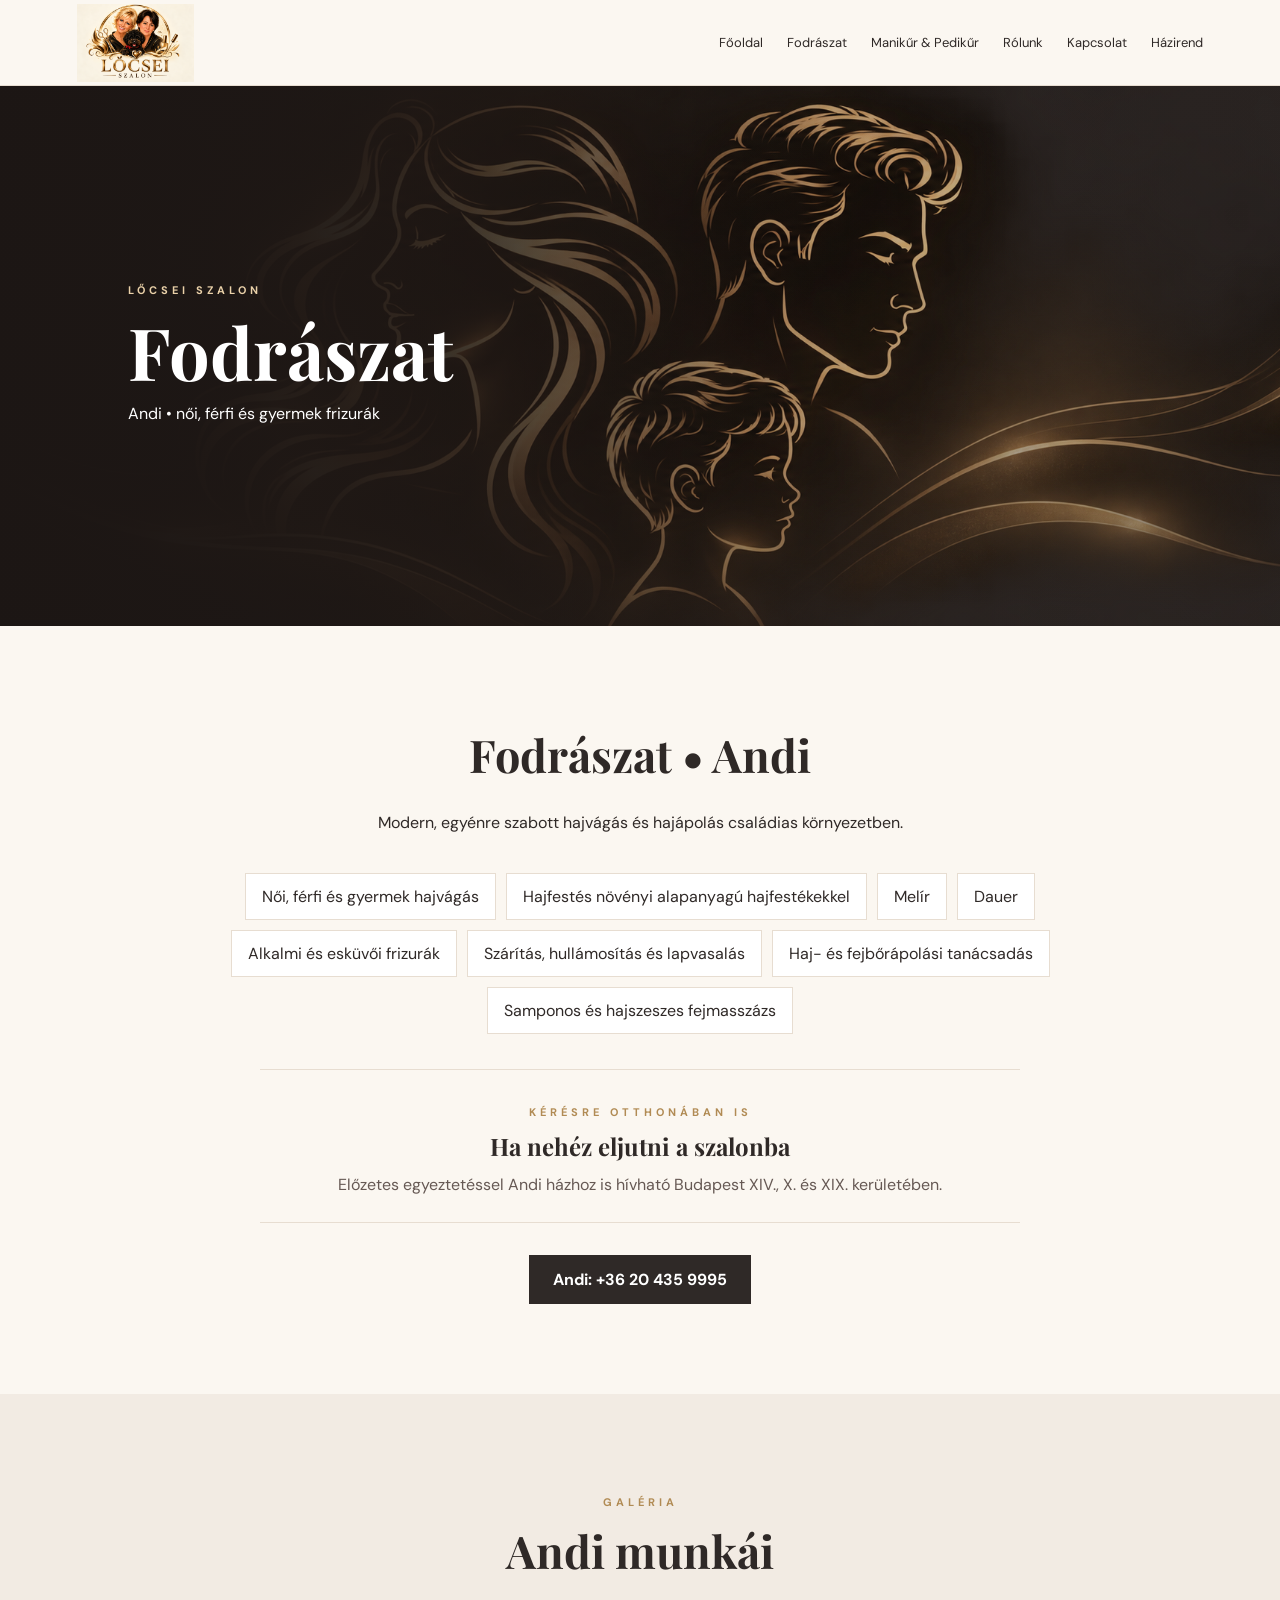
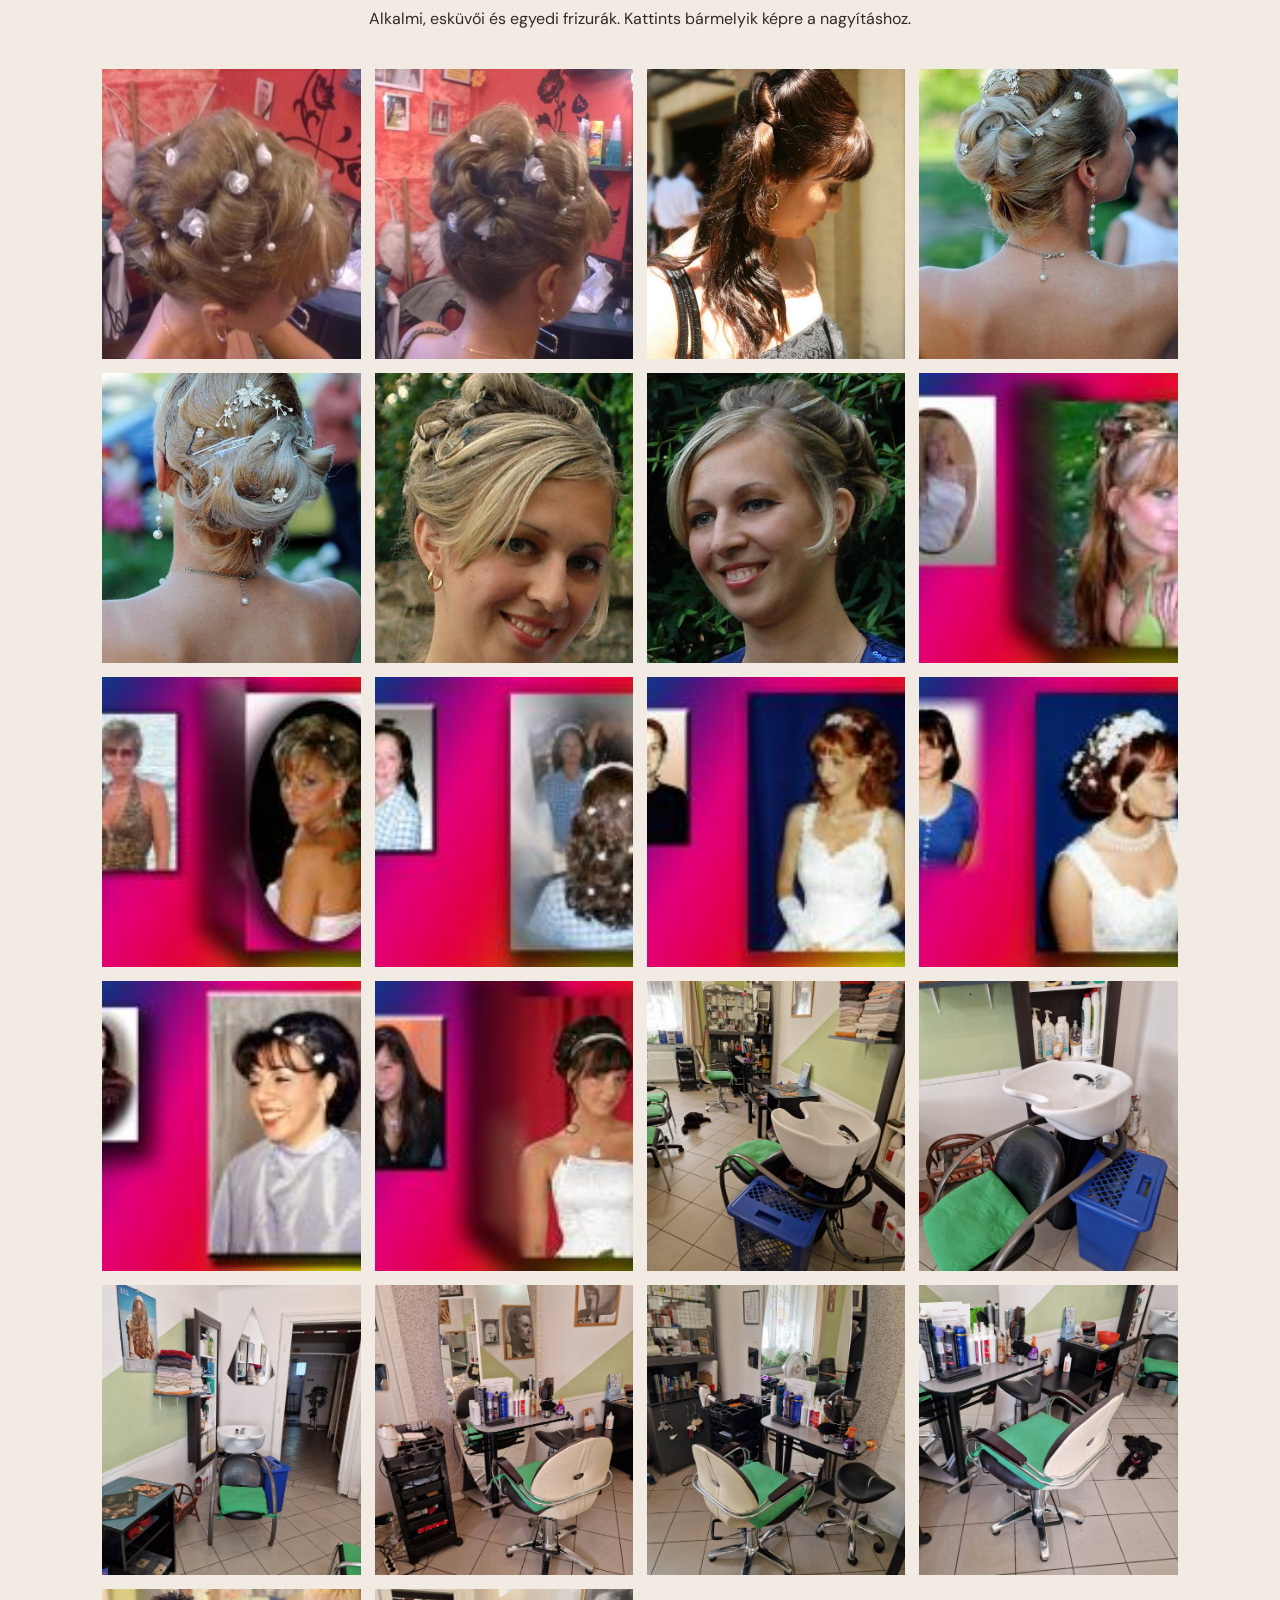
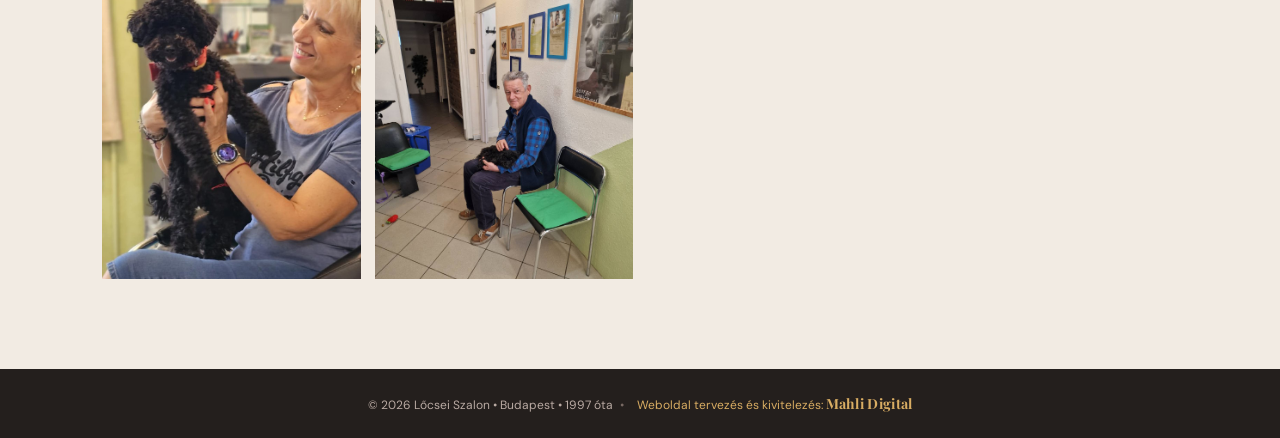
==== fodraszat.html @ defa6b1f "Add Házirend navigation and responsive styling" ====
<!doctype html><html lang="hu"><head><meta charset="utf-8"><meta name="viewport" content="width=device-width,initial-scale=1"><meta name="description" content="Fodrászat a Lőcsei Szalonban – Andi."><title>Fodrászat | Lőcsei Szalon</title><link rel="stylesheet" href="style.css?v=202610051852"></head><body><header><a class="brand brand-logo" href="index.html" aria-label="Lőcsei Szalon – Főoldal"><img src="Lőcsei Szalon arany glamour embléma.png" alt="Lőcsei Szalon"></a><nav><a href="index.html">Főoldal</a><a href="fodraszat.html">Fodrászat</a><a href="manikur-pedikur.html">Manikűr & Pedikűr</a><a href="rolunk.html">Rólunk</a><a href="kapcsolat.html">Kapcsolat</a><a href="hazirend.html">Házirend</a></nav></header><main><section class="page-hero hair-page"><div><p class="eyebrow">Lőcsei Szalon</p><h1>Fodrászat</h1><p>Andi • női, férfi és gyermek frizurák</p></div></section><section class="section"><h2>Fodrászat • Andi</h2><p class="lead">Modern, egyénre szabott hajvágás és hajápolás családias környezetben.</p><div class="services"><span>Női, férfi és gyermek hajvágás</span><span>Hajfestés növényi alapanyagú hajfestékekkel</span><span>Melír</span><span>Dauer</span><span>Alkalmi és esküvői frizurák</span><span>Szárítás, hullámosítás és lapvasalás</span><span>Haj- és fejbőrápolási tanácsadás</span><span>Samponos és hajszeszes fejmasszázs</span></div><div class="home-hair-service"><p class="eyebrow">Kérésre otthonában is</p><h3>Ha nehéz eljutni a szalonba</h3><p>Előzetes egyeztetéssel Andi házhoz is hívható Budapest XIV., X. és XIX. kerületében.</p></div><a class="btn dark" href="tel:+36204359995">Andi: +36 20 435 9995</a></section><section class="section alt"><p class="eyebrow">Galéria</p><h2>Andi munkái</h2><p class="lead">Alkalmi, esküvői és egyedi frizurák. Kattints bármelyik képre a nagyításhoz.</p><div class="photo-gallery"><a class="gallery-item" href="20110910116.jpg" data-lightbox><img src="20110910116.jpg" alt="Andi fodrász munkája 1" loading="lazy"></a><a class="gallery-item" href="20110910113.jpg" data-lightbox><img src="20110910113.jpg" alt="Andi fodrász munkája 2" loading="lazy"></a><a class="gallery-item" href="haj03.jpg" data-lightbox><img src="haj03.jpg" alt="Andi fodrász munkája 3" loading="lazy"></a><a class="gallery-item" href="haj12.jpg" data-lightbox><img src="haj12.jpg" alt="Andi fodrász munkája 4" loading="lazy"></a><a class="gallery-item" href="haj11.jpg" data-lightbox><img src="haj11.jpg" alt="Andi fodrász munkája 5" loading="lazy"></a><a class="gallery-item" href="fej5.jpg" data-lightbox><img src="fej5.jpg" alt="Andi fodrász munkája 6" loading="lazy"></a><a class="gallery-item" href="fej4.jpg" data-lightbox><img src="fej4.jpg" alt="Andi fodrász munkája 7" loading="lazy"></a><a class="gallery-item" href="v1.jpg" data-lightbox><img src="v1.jpg" alt="Andi fodrász munkája 9" loading="lazy"></a><a class="gallery-item" href="v3.jpg" data-lightbox><img src="v3.jpg" alt="Andi fodrász munkája 10" loading="lazy"></a><a class="gallery-item" href="v4.jpg" data-lightbox><img src="v4.jpg" alt="Andi fodrász munkája 11" loading="lazy"></a><a class="gallery-item" href="v7.jpg" data-lightbox><img src="v7.jpg" alt="Andi fodrász munkája 12" loading="lazy"></a><a class="gallery-item" href="v6.jpg" data-lightbox><img src="v6.jpg" alt="Andi fodrász munkája 14" loading="lazy"></a><a class="gallery-item" href="v8.jpg" data-lightbox><img src="v8.jpg" alt="Andi fodrász munkája 15" loading="lazy"></a><a class="gallery-item" href="v2.jpg" data-lightbox><img src="v2.jpg" alt="Andi fodrász munkája 16" loading="lazy"></a><a class="gallery-item" href="viber_kép_2026-10-01_20-34-06-391.jpg" data-lightbox><img src="viber_kép_2026-10-01_20-34-06-391.jpg" alt="Andi fodrász munkája 18" loading="lazy"></a><a class="gallery-item" href="viber_kép_2026-10-01_20-34-06-441.jpg" data-lightbox><img src="viber_kép_2026-10-01_20-34-06-441.jpg" alt="Andi fodrász munkája 19" loading="lazy"></a><a class="gallery-item" href="viber_kép_2026-10-01_20-34-06-474.jpg" data-lightbox><img src="viber_kép_2026-10-01_20-34-06-474.jpg" alt="Andi fodrász munkája 20" loading="lazy"></a><a class="gallery-item" href="viber_kép_2026-10-01_20-34-06-504.jpg" data-lightbox><img src="viber_kép_2026-10-01_20-34-06-504.jpg" alt="Andi fodrász munkája 21" loading="lazy"></a><a class="gallery-item" href="viber_kép_2026-10-01_20-34-06-526.jpg" data-lightbox><img src="viber_kép_2026-10-01_20-34-06-526.jpg" alt="Andi fodrász munkája 22" loading="lazy"></a><a class="gallery-item" href="viber_kép_2026-10-01_20-34-06-549.jpg" data-lightbox><img src="viber_kép_2026-10-01_20-34-06-549.jpg" alt="Andi fodrász munkája 23" loading="lazy"></a><a class="gallery-item" href="viber_kép_2026-10-01_20-34-06-572.jpg" data-lightbox><img src="viber_kép_2026-10-01_20-34-06-572.jpg" alt="Andi fodrász munkája 24" loading="lazy"></a><a class="gallery-item" href="viber_kép_2026-10-01_20-34-06-633.jpg" data-lightbox><img src="viber_kép_2026-10-01_20-34-06-633.jpg" alt="Andi fodrász munkája" loading="lazy"></a></div></section></main><footer>© 2026 Lőcsei Szalon • Budapest • 1997 óta <span class="footer-sep">•</span> <a class="mahli-credit" href="https://mahlidigital.com" target="_blank" rel="noopener">Weboldal tervezés és kivitelezés: <strong>Mahli Digital</strong></a></footer><script src="script.js"></script></body></html>
---- style.css ----
@import url('https://fonts.googleapis.com/css2?family=DM+Sans:wght@400;500;700&family=Playfair+Display:ital,wght@0,600;1,600&display=swap');:root{--ink:#2f2927;--cream:#fbf7f1;--rose:#b56f68;--gold:#b18b54;--line:#e7ddd1}*{box-sizing:border-box}body{margin:0;color:var(--ink);background:var(--cream);font-family:"DM Sans",sans-serif}header{height:86px;display:flex;align-items:center;justify-content:space-between;padding:0 6vw;background:rgba(251,247,241,.97);position:sticky;top:0;z-index:20;border-bottom:1px solid var(--line)}.brand{display:grid;grid-template-columns:46px auto;text-decoration:none;color:var(--ink);align-items:center}.brand span{grid-row:1/3;width:38px;height:38px;border:1px solid var(--gold);border-radius:50%;display:grid;place-items:center;font-family:"Playfair Display";color:var(--gold)}.brand b{font-family:"Playfair Display";font-size:21px}.brand small{text-transform:uppercase;letter-spacing:3px;font-size:8px;color:#8d7770}nav{display:flex;gap:24px}nav a{text-decoration:none;color:var(--ink);font-size:13px}nav a:hover{color:var(--rose)}#menu{display:none;border:0;background:none;font-size:24px}.hero{min-height:650px;display:flex;align-items:center;background:linear-gradient(90deg,rgba(45,36,32,.78),rgba(45,36,32,.1)),url('https://images.unsplash.com/photo-1560066984-138dadb4c035?auto=format&fit=crop&w=1800&q=85') center/cover}.hero-inner{max-width:700px;margin-left:10vw;color:white}.eyebrow{text-transform:uppercase;letter-spacing:4px;font-size:11px;color:var(--gold);font-weight:700}.hero .eyebrow,.page-hero .eyebrow{color:#ead1a9}h1,h2,h3{font-family:"Playfair Display",serif}h1{font-size:72px;line-height:1;margin:18px 0}h1 em{color:#e8c7bd}h2{font-size:45px;margin:8px 0 25px}h3{font-size:28px}.hero p:not(.eyebrow){max-width:560px;font-size:18px;line-height:1.7}.btn{display:inline-block;margin-top:24px;padding:14px 24px;background:var(--rose);color:#fff;text-decoration:none;font-weight:700}.btn.dark{background:var(--ink)}.section{padding:90px 8vw;text-align:center}.alt{background:#f2ebe3}.lead{max-width:760px;margin:0 auto 35px;line-height:1.8}.cards{display:grid;grid-template-columns:repeat(4,1fr);gap:16px;margin-top:40px}.card{height:430px;background-size:cover;background-position:center;position:relative;text-decoration:none;color:white;overflow:hidden}.card:after{content:"";position:absolute;inset:0;background:linear-gradient(transparent 30%,rgba(25,20,18,.85))}.card div{position:absolute;z-index:2;bottom:28px;left:26px;right:26px;text-align:left}.card h3{margin:0 0 8px}.card p{font-size:13px;line-height:1.5}.hair{background-image:url('dscn2188.jpg');background-position:center 38%}.beauty,.beauty-page{background-image:url('https://images.unsplash.com/photo-1570172619644-dfd03ed5d881?auto=format&fit=crop&w=1400&q=85')}.nails{background-image:url('2012_03_02_13.49.36.jpg');background-position:center 35%}.nails-page{background-image:linear-gradient(90deg,rgba(35,27,24,.68),rgba(35,27,24,.15)),url('2012_03_02_13.49.36.jpg');background-position:center 30%;background-size:cover}.massage,.massage-page{background-image:url('https://images.unsplash.com/photo-1544161515-4ab6ce6db874?auto=format&fit=crop&w=1400&q=85')}.hair-page{background-image:linear-gradient(90deg,rgba(35,27,24,.72),rgba(35,27,24,.15)),url('dscn2188.jpg');background-position:center 28%;background-size:cover}.page-hero{min-height:560px;background-size:cover;background-position:center;display:flex;align-items:center;padding:8vw;color:#fff;position:relative}.page-hero:before{content:"";position:absolute;inset:0;background:rgba(35,27,24,.35)}.page-hero>div{position:relative;z-index:1}.page-hero h1{margin-bottom:12px}.simple-hero{text-align:center;padding:90px 20px 70px;background:#f2ebe3}.simple-hero h1{color:var(--ink)}.services{display:flex;flex-wrap:wrap;justify-content:center;gap:10px;max-width:950px;margin:35px auto}.services span{padding:12px 16px;border:1px solid var(--line);background:white}.gallery-placeholder{display:grid;grid-template-columns:1fr 1fr;gap:20px;max-width:900px;margin:auto}.gallery-placeholder div{height:280px;display:grid;place-items:center;background:#fff;border:1px solid var(--line);font-family:"Playfair Display";font-size:28px}.gallery-placeholder small{font-family:"DM Sans";font-size:12px;color:#8b7770}.gallery-note{margin-top:30px}.contact{padding:80px 8vw;background:#302927;color:#fff;display:grid;grid-template-columns:1fr 2fr;gap:60px}.contact h2{font-size:50px}.contact-grid{display:grid;grid-template-columns:1fr 1fr;gap:12px}.contact-grid a{padding:18px;border:1px solid #5b4e49;text-decoration:none;color:white}.contact-grid b{color:#e3c09b}.contact-page{padding-top:90px;padding-bottom:90px}footer{text-align:center;padding:25px;background:#241f1d;color:#b9aaa3;font-size:12px}@media(max-width:900px){header{height:72px;padding:0 20px}#menu{display:block}nav{display:none;position:absolute;top:72px;left:0;right:0;background:var(--cream);padding:25px;flex-direction:column;border-bottom:1px solid var(--line)}nav.open{display:flex}.hero{min-height:580px}.hero-inner{margin:0 24px}h1{font-size:48px}.section{padding:65px 22px}.cards{grid-template-columns:1fr 1fr}.card{height:360px}.contact{grid-template-columns:1fr;padding:60px 22px}.gallery-placeholder{grid-template-columns:1fr}.page-hero{min-height:390px;padding:50px 25px}}@media(max-width:560px){.cards{grid-template-columns:1fr}.card{height:330px}.contact-grid{grid-template-columns:1fr}h2{font-size:36px}.page-hero h1{font-size:48px}}.real-work{max-width:520px;width:100%;height:auto;display:block;margin:30px auto 0;border-radius:2px;box-shadow:0 18px 45px rgba(47,41,39,.16)}.photo-gallery{max-width:1180px;margin:35px auto 0;display:grid;grid-template-columns:repeat(4,1fr);gap:14px}.gallery-item{display:block;height:290px;overflow:hidden;background:#e9dfd6}.gallery-item img{width:100%;height:100%;object-fit:cover;display:block;transition:transform .3s ease}.gallery-item:hover img{transform:scale(1.04)}.lightbox{position:fixed;inset:0;z-index:1000;background:rgba(20,17,16,.94);display:none;align-items:center;justify-content:center;padding:30px;cursor:zoom-out}.lightbox.open{display:flex}.lightbox img{max-width:94vw;max-height:90vh;object-fit:contain;box-shadow:0 10px 50px rgba(0,0,0,.4)}.lightbox-close{position:absolute;top:18px;right:25px;color:white;font-size:38px;background:none;border:0;cursor:pointer}@media(max-width:900px){.photo-gallery{grid-template-columns:repeat(2,1fr)}.gallery-item{height:300px}}@media(max-width:560px){.photo-gallery{grid-template-columns:1fr 1fr;gap:8px}.gallery-item{height:220px}}.gel-info{max-width:850px;margin:50px auto 10px;padding:38px 44px;text-align:left;background:#f2ebe3;border-left:3px solid var(--gold)}.gel-info h2{margin-top:6px}.gel-info p:not(.eyebrow){line-height:1.8}@media(max-width:560px){.gel-info{padding:28px 22px}}.hair-page,.nails-page{background-repeat:no-repeat}@media(min-width:901px){.hair-page,.nails-page{background-size:auto 100%;background-color:#2f2927;background-position:right center}.hair-page:after,.nails-page:after{content:"";position:absolute;inset:0;background:linear-gradient(90deg,rgba(35,27,24,.92) 0%,rgba(35,27,24,.58) 35%,rgba(35,27,24,.08) 72%);pointer-events:none}.hair-page>div,.nails-page>div{z-index:2}}
/* Refined service hero: portrait photos as elegant cards, not stretched banners */
@media(min-width:901px){
 .hair-page,.nails-page{min-height:540px;background-color:#2f2927;background-repeat:no-repeat;background-size:360px auto;background-position:calc(100% - 9vw) center;padding-left:10vw;padding-right:10vw}
 .hair-page:before,.nails-page:before{background:linear-gradient(90deg,rgba(35,27,24,.98) 0%,rgba(35,27,24,.94) 58%,rgba(35,27,24,.45) 78%,rgba(35,27,24,.18) 100%)}
 .hair-page:after,.nails-page:after{display:none}
 .hair-page>div,.nails-page>div{max-width:650px}
}

/* Final hairdressing hero with custom gold family illustration */
.hair-page{background-image:linear-gradient(90deg,rgba(31,24,21,.97) 0%,rgba(31,24,21,.72) 32%,rgba(31,24,21,.16) 68%,rgba(31,24,21,.05) 100%),url('fodraszat-arany-fejek.png');background-size:cover;background-position:center;background-repeat:no-repeat}
@media(min-width:901px){.hair-page{min-height:540px;background-size:cover;background-position:center}.hair-page:before{background:linear-gradient(90deg,rgba(28,22,20,.96) 0%,rgba(28,22,20,.76) 27%,rgba(28,22,20,.08) 58%,rgba(28,22,20,.22) 100%)}.hair-page:after{display:none}.hair-page>div{max-width:520px}}

/* Final manicure & pedicure hero with custom gold illustration */
.nails-page{background-image:linear-gradient(90deg,rgba(31,24,21,.82) 0%,rgba(31,24,21,.38) 38%,rgba(31,24,21,.04) 72%),url('marcsi-arany-manikur.png');background-size:cover;background-position:center;background-repeat:no-repeat}
@media(min-width:901px){.nails-page{min-height:540px;background-size:cover;background-position:center}.nails-page:before{background:linear-gradient(90deg,rgba(28,22,20,.82) 0%,rgba(28,22,20,.48) 28%,rgba(28,22,20,.04) 58%,rgba(28,22,20,.06) 100%)}.nails-page:after{display:none}.nails-page>div{max-width:620px}}

footer .mahli-credit{color:#d8b276;text-decoration:none;margin-left:6px;transition:color .2s ease}
footer .mahli-credit strong{font-family:"Playfair Display",serif;font-size:14px;letter-spacing:.3px}
footer .mahli-credit:hover{color:#fff}
.footer-sep{margin:0 4px;color:#786963}
@media(max-width:560px){footer .footer-sep{display:none}footer .mahli-credit{display:block;margin:8px 0 0}}

/* Mahli Digital credit – readable gold on mobile */
footer a.mahli-credit,
footer a.mahli-credit:link,
footer a.mahli-credit:visited{color:#d9ad63!important;text-decoration:none!important}
footer a.mahli-credit:hover,
footer a.mahli-credit:active{color:#f2cf91!important}
@media(max-width:560px){
 footer a.mahli-credit,
 footer a.mahli-credit:link,
 footer a.mahli-credit:visited{color:#e1b766!important;text-decoration:none!important;font-weight:500}
 footer a.mahli-credit strong{color:#efc879!important;font-size:15px}
}

/* Two-service homepage layout */
@media (min-width: 901px){
  #szolgaltatasok .cards{
    max-width:1120px;
    margin-left:auto;
    margin-right:auto;
    grid-template-columns:repeat(2,minmax(0,1fr));
    gap:28px;
  }
  #szolgaltatasok .card{
    min-height:430px;
  }
}

/* Contact map and route planner */
.map-section{padding:20px max(6vw,24px) 80px;background:#f7f1e9}
.map-head{max-width:1180px;margin:0 auto 24px;display:flex;align-items:end;justify-content:space-between;gap:24px}
.map-head h2{margin:.2rem 0 .45rem}
.map-head p{margin:.2rem 0}
.map-frame{max-width:1180px;height:480px;margin:0 auto;border-radius:18px;overflow:hidden;box-shadow:0 18px 50px rgba(45,31,25,.13);border:1px solid rgba(160,122,91,.2)}
.map-frame iframe{width:100%;height:100%;border:0;display:block}
.route-btn{white-space:nowrap}
@media(max-width:700px){.map-section{padding:15px 18px 55px}.map-head{align-items:flex-start;flex-direction:column}.map-frame{height:390px;border-radius:14px}.route-btn{width:100%;text-align:center}}

/* Fixed four-item navigation on all screen sizes */
header{position:sticky;top:0;z-index:1000}
#menu{display:none!important}
@media(max-width:900px){
 header{padding:10px 14px;display:flex;flex-wrap:wrap;justify-content:center;gap:8px}
 header .brand{width:100%;justify-content:center}
 header nav{display:flex!important;position:static!important;width:100%;height:auto!important;padding:0!important;background:transparent!important;box-shadow:none!important;flex-direction:row!important;align-items:center;justify-content:center;gap:0!important;overflow:visible!important}
 header nav a{display:block!important;padding:9px 10px!important;font-size:12px!important;white-space:nowrap;text-align:center}
}
@media(max-width:430px){
 header{padding:8px 6px}
 header .brand{transform:scale(.92);transform-origin:center}
 header nav a{padding:8px 6px!important;font-size:11px!important}
}

/* Mobile header: bring navigation closer to logo */
@media(max-width:900px){
 header{row-gap:0!important}
 header .brand{margin-bottom:-4px!important}
 header nav{margin-top:-7px!important}
}
@media(max-width:430px){
 header nav{margin-top:-10px!important}
}

/* Fine tune mobile nav spacing */
@media(max-width:900px){header nav{margin-top:-3px!important}}
@media(max-width:430px){header nav{margin-top:-4px!important}}

/* Homepage hero: custom Andi, Marcsi & dog artwork */
.hero{background-image:url('locsei-hero-final.png');background-size:cover;background-position:center;background-repeat:no-repeat;min-height:650px}
.hero-inner{max-width:700px;margin-left:10vw;color:var(--ink)}
.hero .btn{position:relative;z-index:2;margin-top:300px}
@media(max-width:900px){.hero{min-height:580px;background-position:62% center}.hero-inner{margin:0 24px}.hero .btn{margin-top:300px}}
@media(max-width:560px){.hero{min-height:520px;background-position:67% center}.hero .btn{margin-top:320px}}

/* Homepage hero alignment: show the complete artwork below the sticky header */
.hero{background-position:center top;min-height:650px}
.hero-inner{display:none}
@media(min-width:901px){.hero{background-size:cover;background-position:center top}}
@media(max-width:900px){.hero{background-size:cover;background-position:center top;min-height:580px}}

/* Homepage service cards: original photos of Andi and Marcsi with the black dog */
#szolgaltatasok .card.hair{background-image:url('viber_kép_2026-10-01_20-34-06-346.jpg');background-position:center 38%}
#szolgaltatasok .card.nails{background-image:url('viber_kép_2026-10-01_20-34-06-633.jpg');background-position:center 38%}

/* Corrected homepage service portraits: Andi = blonde hairdresser, Marcsi = dark-haired manicure/pedicure */
#szolgaltatasok .card.hair{background-image:url('viber_kép_2026-10-01_20-34-06-549.jpg');background-position:center 35%}
#szolgaltatasok .card.nails{background-image:url('viber_kép_2026-10-01_20-34-06-702.jpg');background-position:center 35%}

/* Andi – selected original photo for Fodrászat */
#szolgaltatasok .card.hair{background-image:url('viber_kép_2026-10-01_20-34-06-572.jpg');background-position:center 38%}

/* Marcsi – selected original photo for Manikűr & Pedikűr */
#szolgaltatasok .card.nails{background-image:url('viber_kép_2026-10-01_20-34-06-681.jpg');background-position:center 38%}

/* Homepage hero crop: keep menu and both women's faces fully visible */
@media(min-width:901px){
  .hero{min-height:650px;background-size:cover;background-position:center 38%;}
}

/* Mobile homepage hero: show both Andi and Marcsi */
@media(max-width:900px){
  .hero{background-size:auto 100%;background-position:62% center;background-repeat:no-repeat;min-height:580px;background-color:var(--cream)}
}
@media(max-width:560px){
  .hero{background-size:auto 100%;background-position:63% center;min-height:520px}
}

/* Desktop hero: preserve the complete text/logo area from the artwork */
@media(min-width:901px){
  .hero{
    min-height:650px;
    background-size:cover;
    background-position:center 48%;
  }
}

/* Desktop hero final: show the complete artwork without cropping */
@media(min-width:901px){
  .hero{
    min-height:0!important;
    height:auto!important;
    aspect-ratio:1998 / 768;
    background-size:100% 100%!important;
    background-position:center center!important;
    background-repeat:no-repeat!important;
  }
}

/* Mobile hero final: show complete artwork including both women */
@media(max-width:900px){
  .hero{
    min-height:0!important;
    height:auto!important;
    aspect-ratio:1998 / 768;
    background-size:100% 100%!important;
    background-position:center center!important;
    background-repeat:no-repeat!important;
  }
}
@media(max-width:560px){
  .hero{
    min-height:0!important;
    height:auto!important;
    aspect-ratio:1998 / 768;
    background-size:100% 100%!important;
    background-position:center center!important;
  }
}

/* Lightbox gallery navigation */
.lightbox-prev,.lightbox-next{position:absolute;top:50%;transform:translateY(-50%);z-index:2;width:54px;height:70px;border:0;border-radius:8px;background:rgba(0,0,0,.38);color:#fff;font-size:52px;line-height:1;cursor:pointer}
.lightbox-prev{left:18px}.lightbox-next{right:18px}
.lightbox-close{z-index:3}
@media(max-width:560px){.lightbox{padding:16px 8px}.lightbox-prev,.lightbox-next{width:44px;height:60px;font-size:44px}.lightbox-prev{left:5px}.lightbox-next{right:5px}.lightbox-close{top:8px;right:12px}}

/* Discreet home hairdressing service note */
.home-hair-service{max-width:760px;margin:34px auto 8px;padding:24px 30px;border-top:1px solid var(--line);border-bottom:1px solid var(--line)}
.home-hair-service h3{margin:5px 0 9px;font-size:24px}
.home-hair-service p:not(.eyebrow){margin:0;line-height:1.7;color:#665954}
@media(max-width:560px){.home-hair-service{margin-top:28px;padding:22px 10px}.home-hair-service h3{font-size:22px}}

/* Final Lőcsei Szalon header logo */
header .brand.brand-logo{display:flex;align-items:center;width:auto;height:76px}
header .brand.brand-logo img{display:block;width:auto;height:68px;max-width:250px;object-fit:contain}
@media(max-width:900px){header .brand.brand-logo{height:54px;width:100%;justify-content:center;margin-bottom:0!important;transform:none}header .brand.brand-logo img{height:52px;max-width:210px}}
@media(max-width:430px){header .brand.brand-logo{transform:none}header .brand.brand-logo img{height:48px;max-width:190px}}

/* October content refresh: larger logo, five-item navigation, about and policy cards */
header .brand.brand-logo img{height:78px;max-width:300px}
.about-section{max-width:980px;margin:auto}
.about-logo{display:block;width:min(520px,80%);height:auto;margin:0 auto 35px}
.info-cards{max-width:1100px;margin:35px auto 0;display:grid;grid-template-columns:repeat(3,1fr);gap:18px;text-align:left}
.info-cards>div{background:#fff;border:1px solid var(--line);padding:26px}
.info-cards h3{font-size:23px;margin:0 0 10px}
.info-cards p{line-height:1.7;margin:0}
@media(max-width:900px){
 header .brand.brand-logo img{height:58px;max-width:230px}
 header nav a{padding:8px 7px!important;font-size:11px!important}
 .info-cards{grid-template-columns:1fr}
}
@media(max-width:430px){
 header nav a{padding:7px 4px!important;font-size:9.5px!important}
 header .brand.brand-logo img{height:55px;max-width:220px}
 .about-logo{width:92%}
}

/* Mobile header polish: larger logo and fully visible menu */
@media(max-width:900px){
 header{padding:6px 8px 10px!important;row-gap:3px!important}
 header .brand{margin-bottom:0!important;transform:none!important}
 header .brand.brand-logo img{height:72px!important;max-width:280px!important}
 header nav{margin-top:0!important;padding:0 2px!important}
 header nav a{padding:8px 6px!important;font-size:11px!important;line-height:1.15!important}
}
@media(max-width:430px){
 header{padding:5px 4px 9px!important}
 header .brand.brand-logo img{height:68px!important;max-width:265px!important}
 header nav{margin-top:0!important}
 header nav a{padding:7px 4px!important;font-size:10.5px!important}
}

@media(max-width:900px){header{padding:6px 8px 10px!important;row-gap:3px!important}header .brand{margin-bottom:0!important;transform:none!important}header .brand.brand-logo img{height:72px!important;max-width:280px!important}header nav{margin-top:0!important;padding:0 2px!important}header nav a{padding:8px 6px!important;font-size:11px!important;line-height:1.15!important}}
@media(max-width:430px){header{padding:5px 4px 9px!important}header .brand.brand-logo img{height:68px!important;max-width:265px!important}header nav{margin-top:0!important}header nav a{padding:7px 4px!important;font-size:10.5px!important}}

/* Fix mobile nav: keep all five links visible below logo */
@media(max-width:900px){
 header{display:flex!important;flex-direction:column!important;align-items:center!important;height:auto!important;min-height:0!important;overflow:visible!important;padding:6px 6px 8px!important}
 header .brand{width:100%!important;height:auto!important;display:flex!important;justify-content:center!important;margin:0!important}
 header .brand.brand-logo img{height:64px!important;width:auto!important;max-width:240px!important}
 header nav{display:flex!important;visibility:visible!important;opacity:1!important;position:static!important;transform:none!important;width:100%!important;height:auto!important;min-height:32px!important;margin:0!important;padding:0!important;flex-direction:row!important;justify-content:center!important;align-items:center!important;overflow:visible!important;background:transparent!important}
 header nav a{display:block!important;visibility:visible!important;opacity:1!important;position:static!important;margin:0!important;padding:7px 5px!important;font-size:10.5px!important;line-height:1.1!important;white-space:nowrap!important}
}
@media(max-width:390px){header nav a{font-size:9.5px!important;padding:7px 3px!important}}
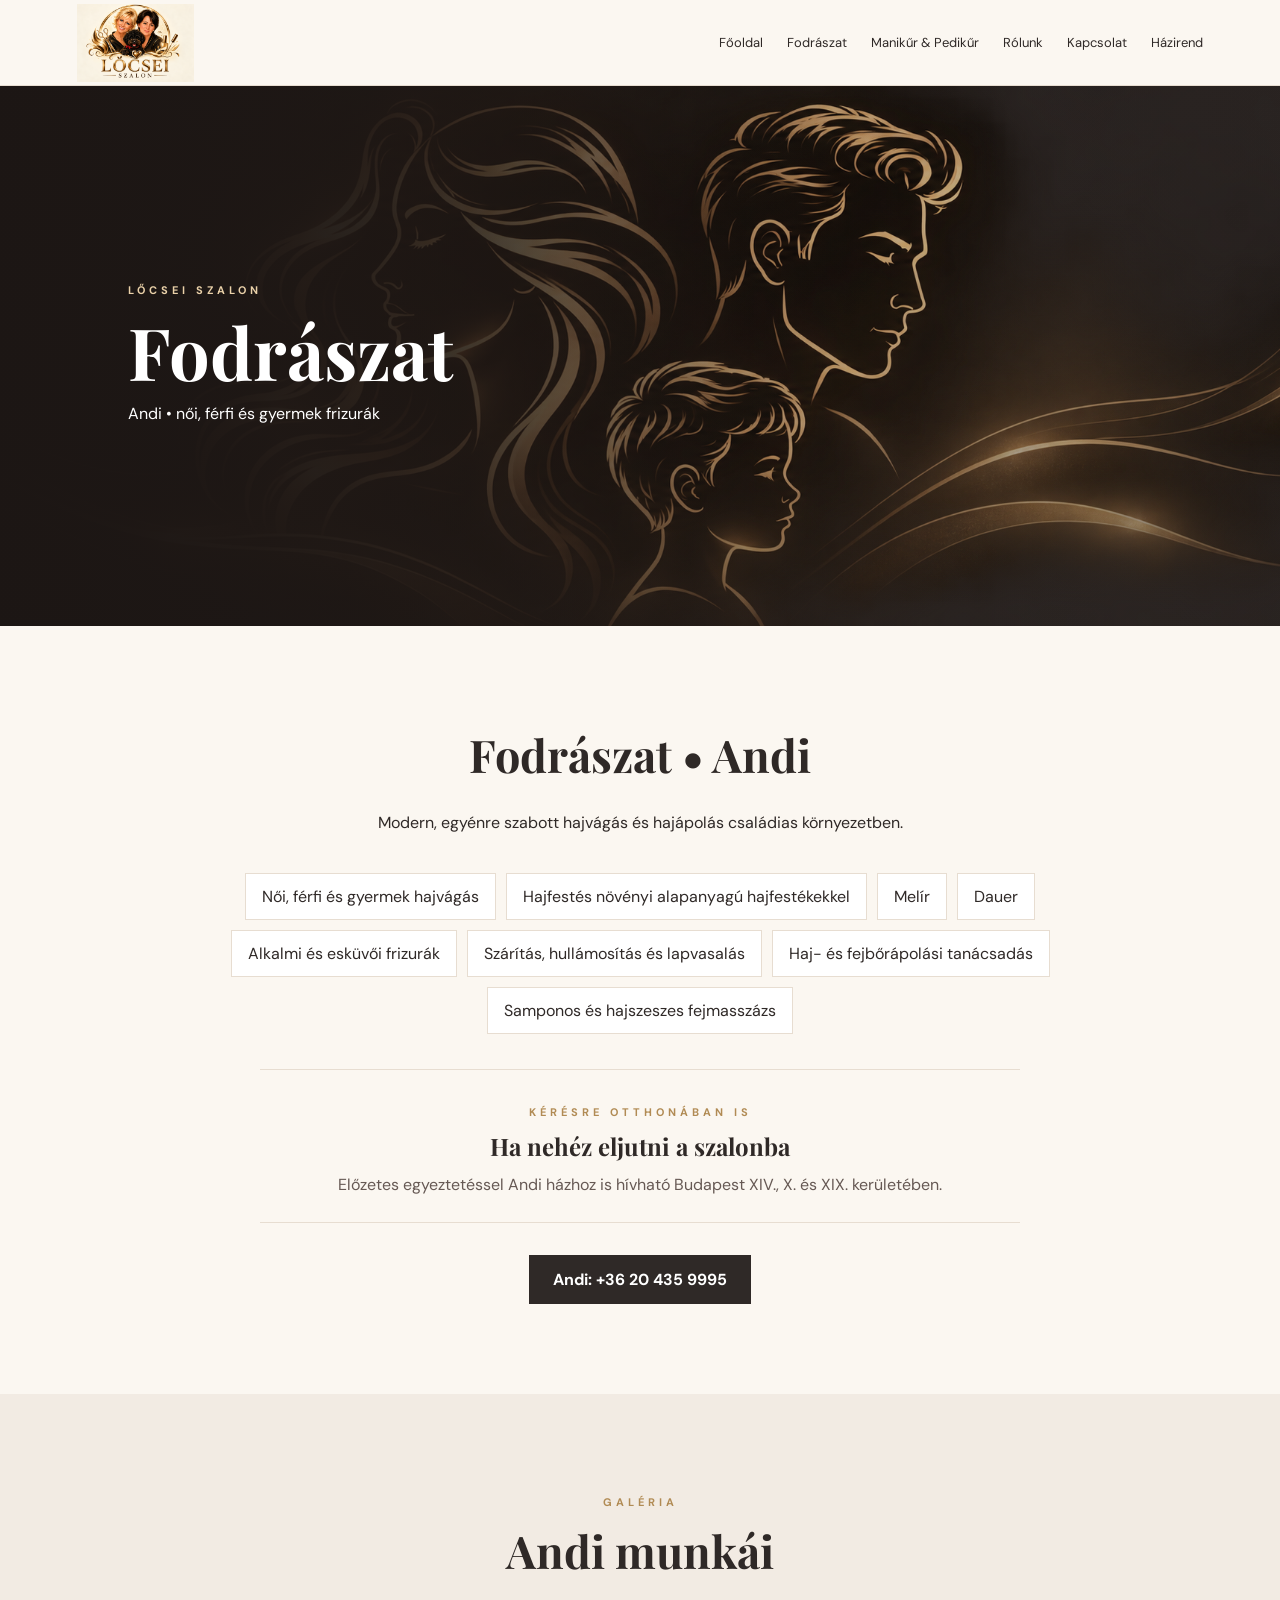
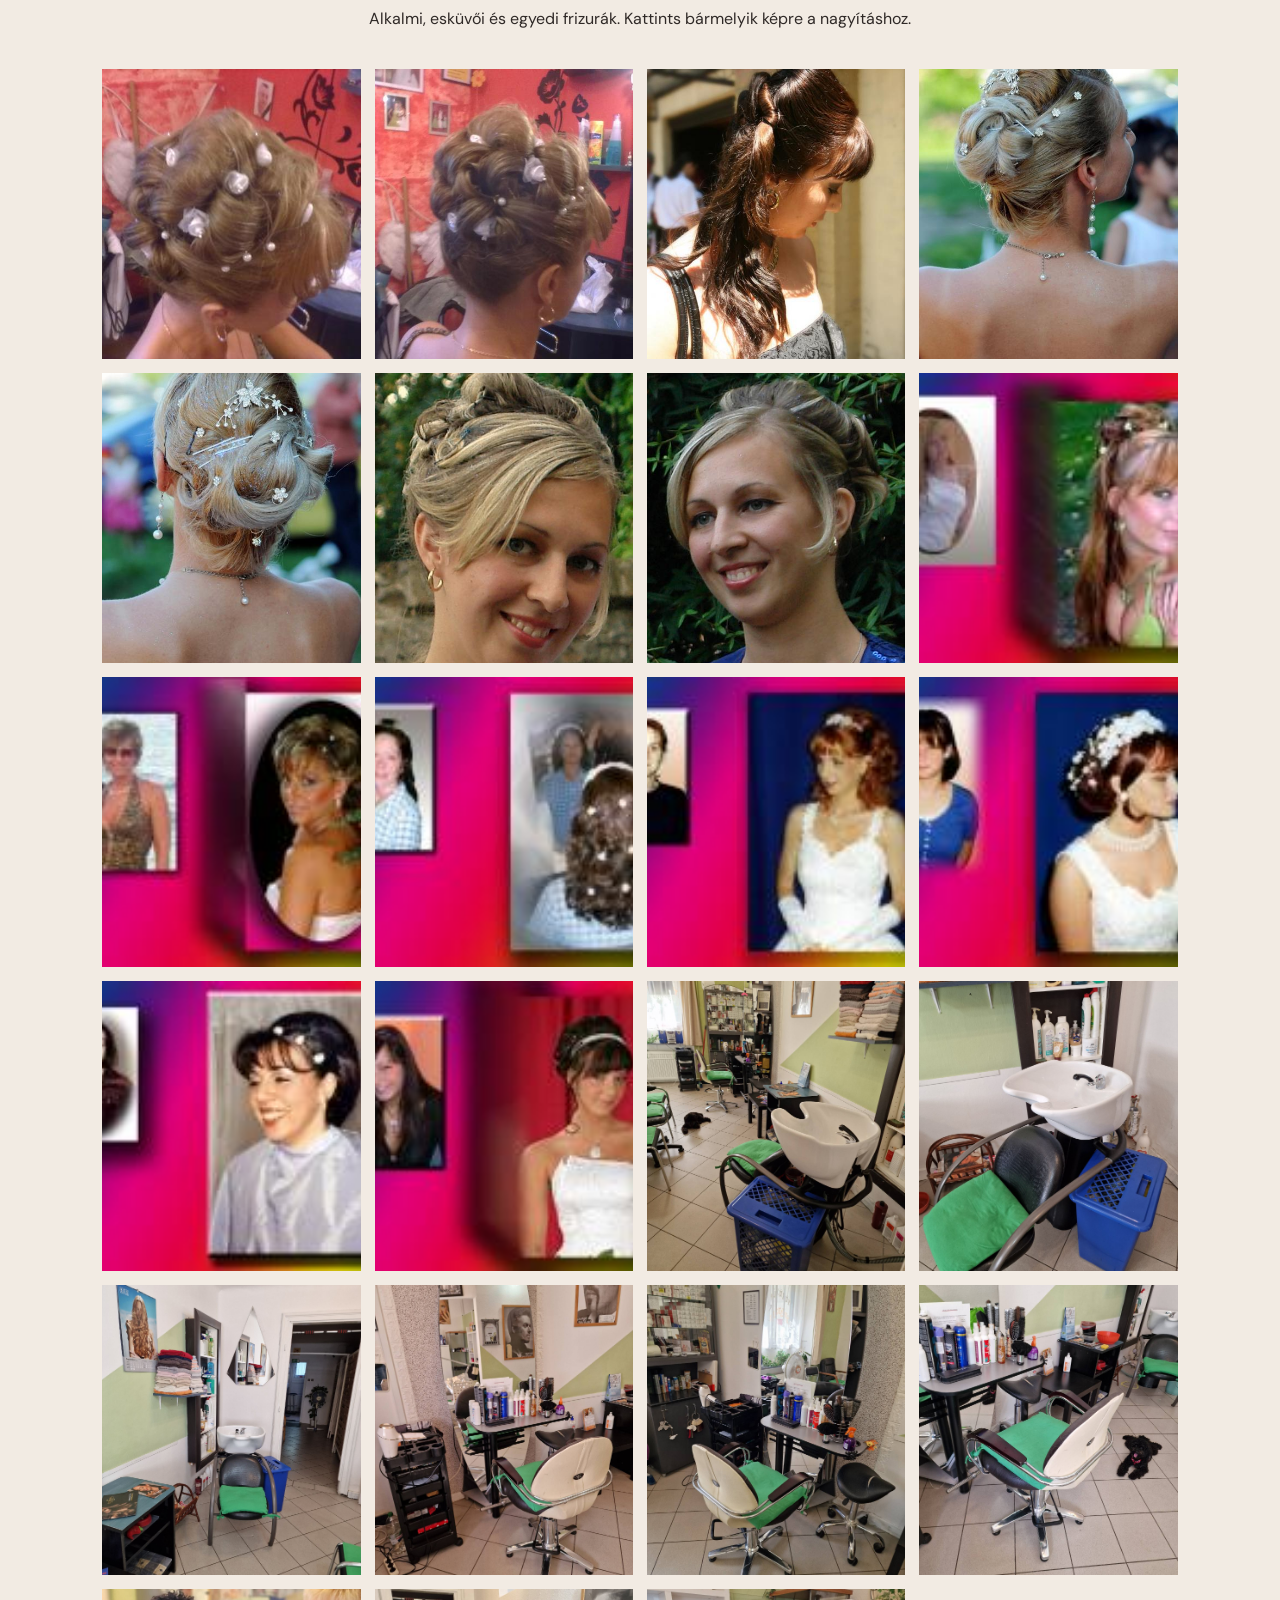
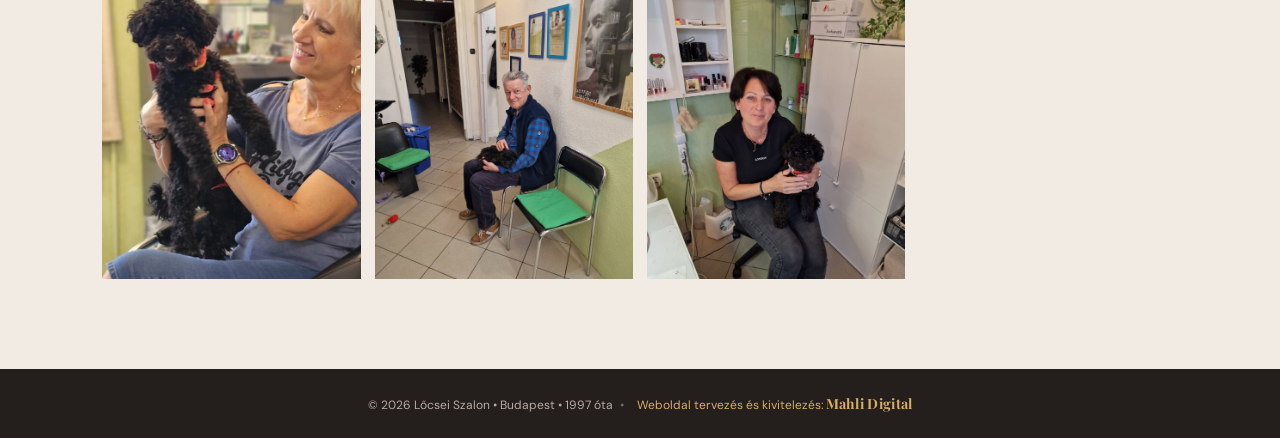
==== commit 934531d2: "Move selected salon photo from Marcsi gallery to Andi gallery" ====
--- a/fodraszat.html
+++ b/fodraszat.html
@@ -1 +1 @@
-<!doctype html><html lang="hu"><head><meta charset="utf-8"><meta name="viewport" content="width=device-width,initial-scale=1"><meta name="description" content="Fodrászat a Lőcsei Szalonban – Andi."><title>Fodrászat | Lőcsei Szalon</title><link rel="stylesheet" href="style.css?v=202610051852"></head><body><header><a class="brand brand-logo" href="index.html" aria-label="Lőcsei Szalon – Főoldal"><img src="Lőcsei Szalon arany glamour embléma.png" alt="Lőcsei Szalon"></a><nav><a href="index.html">Főoldal</a><a href="fodraszat.html">Fodrászat</a><a href="manikur-pedikur.html">Manikűr & Pedikűr</a><a href="rolunk.html">Rólunk</a><a href="kapcsolat.html">Kapcsolat</a><a href="hazirend.html">Házirend</a></nav></header><main><section class="page-hero hair-page"><div><p class="eyebrow">Lőcsei Szalon</p><h1>Fodrászat</h1><p>Andi • női, férfi és gyermek frizurák</p></div></section><section class="section"><h2>Fodrászat • Andi</h2><p class="lead">Modern, egyénre szabott hajvágás és hajápolás családias környezetben.</p><div class="services"><span>Női, férfi és gyermek hajvágás</span><span>Hajfestés növényi alapanyagú hajfestékekkel</span><span>Melír</span><span>Dauer</span><span>Alkalmi és esküvői frizurák</span><span>Szárítás, hullámosítás és lapvasalás</span><span>Haj- és fejbőrápolási tanácsadás</span><span>Samponos és hajszeszes fejmasszázs</span></div><div class="home-hair-service"><p class="eyebrow">Kérésre otthonában is</p><h3>Ha nehéz eljutni a szalonba</h3><p>Előzetes egyeztetéssel Andi házhoz is hívható Budapest XIV., X. és XIX. kerületében.</p></div><a class="btn dark" href="tel:+36204359995">Andi: +36 20 435 9995</a></section><section class="section alt"><p class="eyebrow">Galéria</p><h2>Andi munkái</h2><p class="lead">Alkalmi, esküvői és egyedi frizurák. Kattints bármelyik képre a nagyításhoz.</p><div class="photo-gallery"><a class="gallery-item" href="20110910116.jpg" data-lightbox><img src="20110910116.jpg" alt="Andi fodrász munkája 1" loading="lazy"></a><a class="gallery-item" href="20110910113.jpg" data-lightbox><img src="20110910113.jpg" alt="Andi fodrász munkája 2" loading="lazy"></a><a class="gallery-item" href="haj03.jpg" data-lightbox><img src="haj03.jpg" alt="Andi fodrász munkája 3" loading="lazy"></a><a class="gallery-item" href="haj12.jpg" data-lightbox><img src="haj12.jpg" alt="Andi fodrász munkája 4" loading="lazy"></a><a class="gallery-item" href="haj11.jpg" data-lightbox><img src="haj11.jpg" alt="Andi fodrász munkája 5" loading="lazy"></a><a class="gallery-item" href="fej5.jpg" data-lightbox><img src="fej5.jpg" alt="Andi fodrász munkája 6" loading="lazy"></a><a class="gallery-item" href="fej4.jpg" data-lightbox><img src="fej4.jpg" alt="Andi fodrász munkája 7" loading="lazy"></a><a class="gallery-item" href="v1.jpg" data-lightbox><img src="v1.jpg" alt="Andi fodrász munkája 9" loading="lazy"></a><a class="gallery-item" href="v3.jpg" data-lightbox><img src="v3.jpg" alt="Andi fodrász munkája 10" loading="lazy"></a><a class="gallery-item" href="v4.jpg" data-lightbox><img src="v4.jpg" alt="Andi fodrász munkája 11" loading="lazy"></a><a class="gallery-item" href="v7.jpg" data-lightbox><img src="v7.jpg" alt="Andi fodrász munkája 12" loading="lazy"></a><a class="gallery-item" href="v6.jpg" data-lightbox><img src="v6.jpg" alt="Andi fodrász munkája 14" loading="lazy"></a><a class="gallery-item" href="v8.jpg" data-lightbox><img src="v8.jpg" alt="Andi fodrász munkája 15" loading="lazy"></a><a class="gallery-item" href="v2.jpg" data-lightbox><img src="v2.jpg" alt="Andi fodrász munkája 16" loading="lazy"></a><a class="gallery-item" href="viber_kép_2026-10-01_20-34-06-391.jpg" data-lightbox><img src="viber_kép_2026-10-01_20-34-06-391.jpg" alt="Andi fodrász munkája 18" loading="lazy"></a><a class="gallery-item" href="viber_kép_2026-10-01_20-34-06-441.jpg" data-lightbox><img src="viber_kép_2026-10-01_20-34-06-441.jpg" alt="Andi fodrász munkája 19" loading="lazy"></a><a class="gallery-item" href="viber_kép_2026-10-01_20-34-06-474.jpg" data-lightbox><img src="viber_kép_2026-10-01_20-34-06-474.jpg" alt="Andi fodrász munkája 20" loading="lazy"></a><a class="gallery-item" href="viber_kép_2026-10-01_20-34-06-504.jpg" data-lightbox><img src="viber_kép_2026-10-01_20-34-06-504.jpg" alt="Andi fodrász munkája 21" loading="lazy"></a><a class="gallery-item" href="viber_kép_2026-10-01_20-34-06-526.jpg" data-lightbox><img src="viber_kép_2026-10-01_20-34-06-526.jpg" alt="Andi fodrász munkája 22" loading="lazy"></a><a class="gallery-item" href="viber_kép_2026-10-01_20-34-06-549.jpg" data-lightbox><img src="viber_kép_2026-10-01_20-34-06-549.jpg" alt="Andi fodrász munkája 23" loading="lazy"></a><a class="gallery-item" href="viber_kép_2026-10-01_20-34-06-572.jpg" data-lightbox><img src="viber_kép_2026-10-01_20-34-06-572.jpg" alt="Andi fodrász munkája 24" loading="lazy"></a><a class="gallery-item" href="viber_kép_2026-10-01_20-34-06-633.jpg" data-lightbox><img src="viber_kép_2026-10-01_20-34-06-633.jpg" alt="Andi fodrász munkája" loading="lazy"></a></div></section></main><footer>© 2026 Lőcsei Szalon • Budapest • 1997 óta <span class="footer-sep">•</span> <a class="mahli-credit" href="https://mahlidigital.com" target="_blank" rel="noopener">Weboldal tervezés és kivitelezés: <strong>Mahli Digital</strong></a></footer><script src="script.js"></script></body></html>+<!doctype html><html lang="hu"><head><meta charset="utf-8"><meta name="viewport" content="width=device-width,initial-scale=1"><meta name="description" content="Fodrászat a Lőcsei Szalonban – Andi."><title>Fodrászat | Lőcsei Szalon</title><link rel="stylesheet" href="style.css?v=202610051852"></head><body><header><a class="brand brand-logo" href="index.html" aria-label="Lőcsei Szalon – Főoldal"><img src="Lőcsei Szalon arany glamour embléma.png" alt="Lőcsei Szalon"></a><nav><a href="index.html">Főoldal</a><a href="fodraszat.html">Fodrászat</a><a href="manikur-pedikur.html">Manikűr & Pedikűr</a><a href="rolunk.html">Rólunk</a><a href="kapcsolat.html">Kapcsolat</a><a href="hazirend.html">Házirend</a></nav></header><main><section class="page-hero hair-page"><div><p class="eyebrow">Lőcsei Szalon</p><h1>Fodrászat</h1><p>Andi • női, férfi és gyermek frizurák</p></div></section><section class="section"><h2>Fodrászat • Andi</h2><p class="lead">Modern, egyénre szabott hajvágás és hajápolás családias környezetben.</p><div class="services"><span>Női, férfi és gyermek hajvágás</span><span>Hajfestés növényi alapanyagú hajfestékekkel</span><span>Melír</span><span>Dauer</span><span>Alkalmi és esküvői frizurák</span><span>Szárítás, hullámosítás és lapvasalás</span><span>Haj- és fejbőrápolási tanácsadás</span><span>Samponos és hajszeszes fejmasszázs</span></div><div class="home-hair-service"><p class="eyebrow">Kérésre otthonában is</p><h3>Ha nehéz eljutni a szalonba</h3><p>Előzetes egyeztetéssel Andi házhoz is hívható Budapest XIV., X. és XIX. kerületében.</p></div><a class="btn dark" href="tel:+36204359995">Andi: +36 20 435 9995</a></section><section class="section alt"><p class="eyebrow">Galéria</p><h2>Andi munkái</h2><p class="lead">Alkalmi, esküvői és egyedi frizurák. Kattints bármelyik képre a nagyításhoz.</p><div class="photo-gallery"><a class="gallery-item" href="20110910116.jpg" data-lightbox><img src="20110910116.jpg" alt="Andi fodrász munkája 1" loading="lazy"></a><a class="gallery-item" href="20110910113.jpg" data-lightbox><img src="20110910113.jpg" alt="Andi fodrász munkája 2" loading="lazy"></a><a class="gallery-item" href="haj03.jpg" data-lightbox><img src="haj03.jpg" alt="Andi fodrász munkája 3" loading="lazy"></a><a class="gallery-item" href="haj12.jpg" data-lightbox><img src="haj12.jpg" alt="Andi fodrász munkája 4" loading="lazy"></a><a class="gallery-item" href="haj11.jpg" data-lightbox><img src="haj11.jpg" alt="Andi fodrász munkája 5" loading="lazy"></a><a class="gallery-item" href="fej5.jpg" data-lightbox><img src="fej5.jpg" alt="Andi fodrász munkája 6" loading="lazy"></a><a class="gallery-item" href="fej4.jpg" data-lightbox><img src="fej4.jpg" alt="Andi fodrász munkája 7" loading="lazy"></a><a class="gallery-item" href="v1.jpg" data-lightbox><img src="v1.jpg" alt="Andi fodrász munkája 9" loading="lazy"></a><a class="gallery-item" href="v3.jpg" data-lightbox><img src="v3.jpg" alt="Andi fodrász munkája 10" loading="lazy"></a><a class="gallery-item" href="v4.jpg" data-lightbox><img src="v4.jpg" alt="Andi fodrász munkája 11" loading="lazy"></a><a class="gallery-item" href="v7.jpg" data-lightbox><img src="v7.jpg" alt="Andi fodrász munkája 12" loading="lazy"></a><a class="gallery-item" href="v6.jpg" data-lightbox><img src="v6.jpg" alt="Andi fodrász munkája 14" loading="lazy"></a><a class="gallery-item" href="v8.jpg" data-lightbox><img src="v8.jpg" alt="Andi fodrász munkája 15" loading="lazy"></a><a class="gallery-item" href="v2.jpg" data-lightbox><img src="v2.jpg" alt="Andi fodrász munkája 16" loading="lazy"></a><a class="gallery-item" href="viber_kép_2026-10-01_20-34-06-391.jpg" data-lightbox><img src="viber_kép_2026-10-01_20-34-06-391.jpg" alt="Andi fodrász munkája 18" loading="lazy"></a><a class="gallery-item" href="viber_kép_2026-10-01_20-34-06-441.jpg" data-lightbox><img src="viber_kép_2026-10-01_20-34-06-441.jpg" alt="Andi fodrász munkája 19" loading="lazy"></a><a class="gallery-item" href="viber_kép_2026-10-01_20-34-06-474.jpg" data-lightbox><img src="viber_kép_2026-10-01_20-34-06-474.jpg" alt="Andi fodrász munkája 20" loading="lazy"></a><a class="gallery-item" href="viber_kép_2026-10-01_20-34-06-504.jpg" data-lightbox><img src="viber_kép_2026-10-01_20-34-06-504.jpg" alt="Andi fodrász munkája 21" loading="lazy"></a><a class="gallery-item" href="viber_kép_2026-10-01_20-34-06-526.jpg" data-lightbox><img src="viber_kép_2026-10-01_20-34-06-526.jpg" alt="Andi fodrász munkája 22" loading="lazy"></a><a class="gallery-item" href="viber_kép_2026-10-01_20-34-06-549.jpg" data-lightbox><img src="viber_kép_2026-10-01_20-34-06-549.jpg" alt="Andi fodrász munkája 23" loading="lazy"></a><a class="gallery-item" href="viber_kép_2026-10-01_20-34-06-572.jpg" data-lightbox><img src="viber_kép_2026-10-01_20-34-06-572.jpg" alt="Andi fodrász munkája 24" loading="lazy"></a><a class="gallery-item" href="viber_kép_2026-10-01_20-34-06-633.jpg" data-lightbox><img src="viber_kép_2026-10-01_20-34-06-633.jpg" alt="Andi fodrász munkája" loading="lazy"></a><a class="gallery-item" href="viber_kép_2026-10-01_20-34-06-346.jpg" data-lightbox><img src="viber_kép_2026-10-01_20-34-06-346.jpg" alt="Andi munkái – szalonfotó" loading="lazy"></a></div></section></main><footer>© 2026 Lőcsei Szalon • Budapest • 1997 óta <span class="footer-sep">•</span> <a class="mahli-credit" href="https://mahlidigital.com" target="_blank" rel="noopener">Weboldal tervezés és kivitelezés: <strong>Mahli Digital</strong></a></footer><script src="script.js"></script></body></html>
--- a/style.css
+++ b/style.css
@@ -233,3 +233,6 @@
  header nav a{display:block!important;visibility:visible!important;opacity:1!important;position:static!important;margin:0!important;padding:7px 5px!important;font-size:10.5px!important;line-height:1.1!important;white-space:nowrap!important}
 }
 @media(max-width:390px){header nav a{font-size:9.5px!important;padding:7px 3px!important}}
+
+/* House rules page and six-item responsive navigation */
+.house-rules{max-width:940px;margin:0 auto;padding:55px 24px 85px}.house-rules article{display:grid;grid-template-columns:68px 1fr;gap:20px;padding:30px 0;border-bottom:1px solid var(--line)}.house-rules .rule-num{font-family:"Playfair Display",serif;color:var(--gold);font-size:32px}.house-rules h2{font-size:27px;margin:0 0 12px}.house-rules p,.house-rules li{line-height:1.8;color:#625650}.house-rules ul{padding-left:22px}.house-rules li{margin:8px 0}.house-end{text-align:center;padding:45px 15px 0}.house-end h2{font-size:32px}.house-contacts{display:flex;flex-wrap:wrap;justify-content:center;gap:14px;margin-top:25px}.house-contacts a{color:var(--ink);border:1px solid var(--line);background:#fff;padding:14px 18px;text-decoration:none}.simple-hero>p:last-child{max-width:680px;margin:0 auto;line-height:1.7}@media(max-width:900px){header nav{flex-wrap:wrap!important;gap:2px 6px!important}header nav a{white-space:nowrap!important}}@media(max-width:560px){.house-rules{padding:30px 20px 60px}.house-rules article{grid-template-columns:40px 1fr;gap:10px}.house-rules .rule-num{font-size:24px}.house-rules h2{font-size:23px}.house-end h2{font-size:27px}header nav{flex-wrap:wrap!important;row-gap:0!important}header nav a{font-size:10px!important;padding:7px 3px!important}}
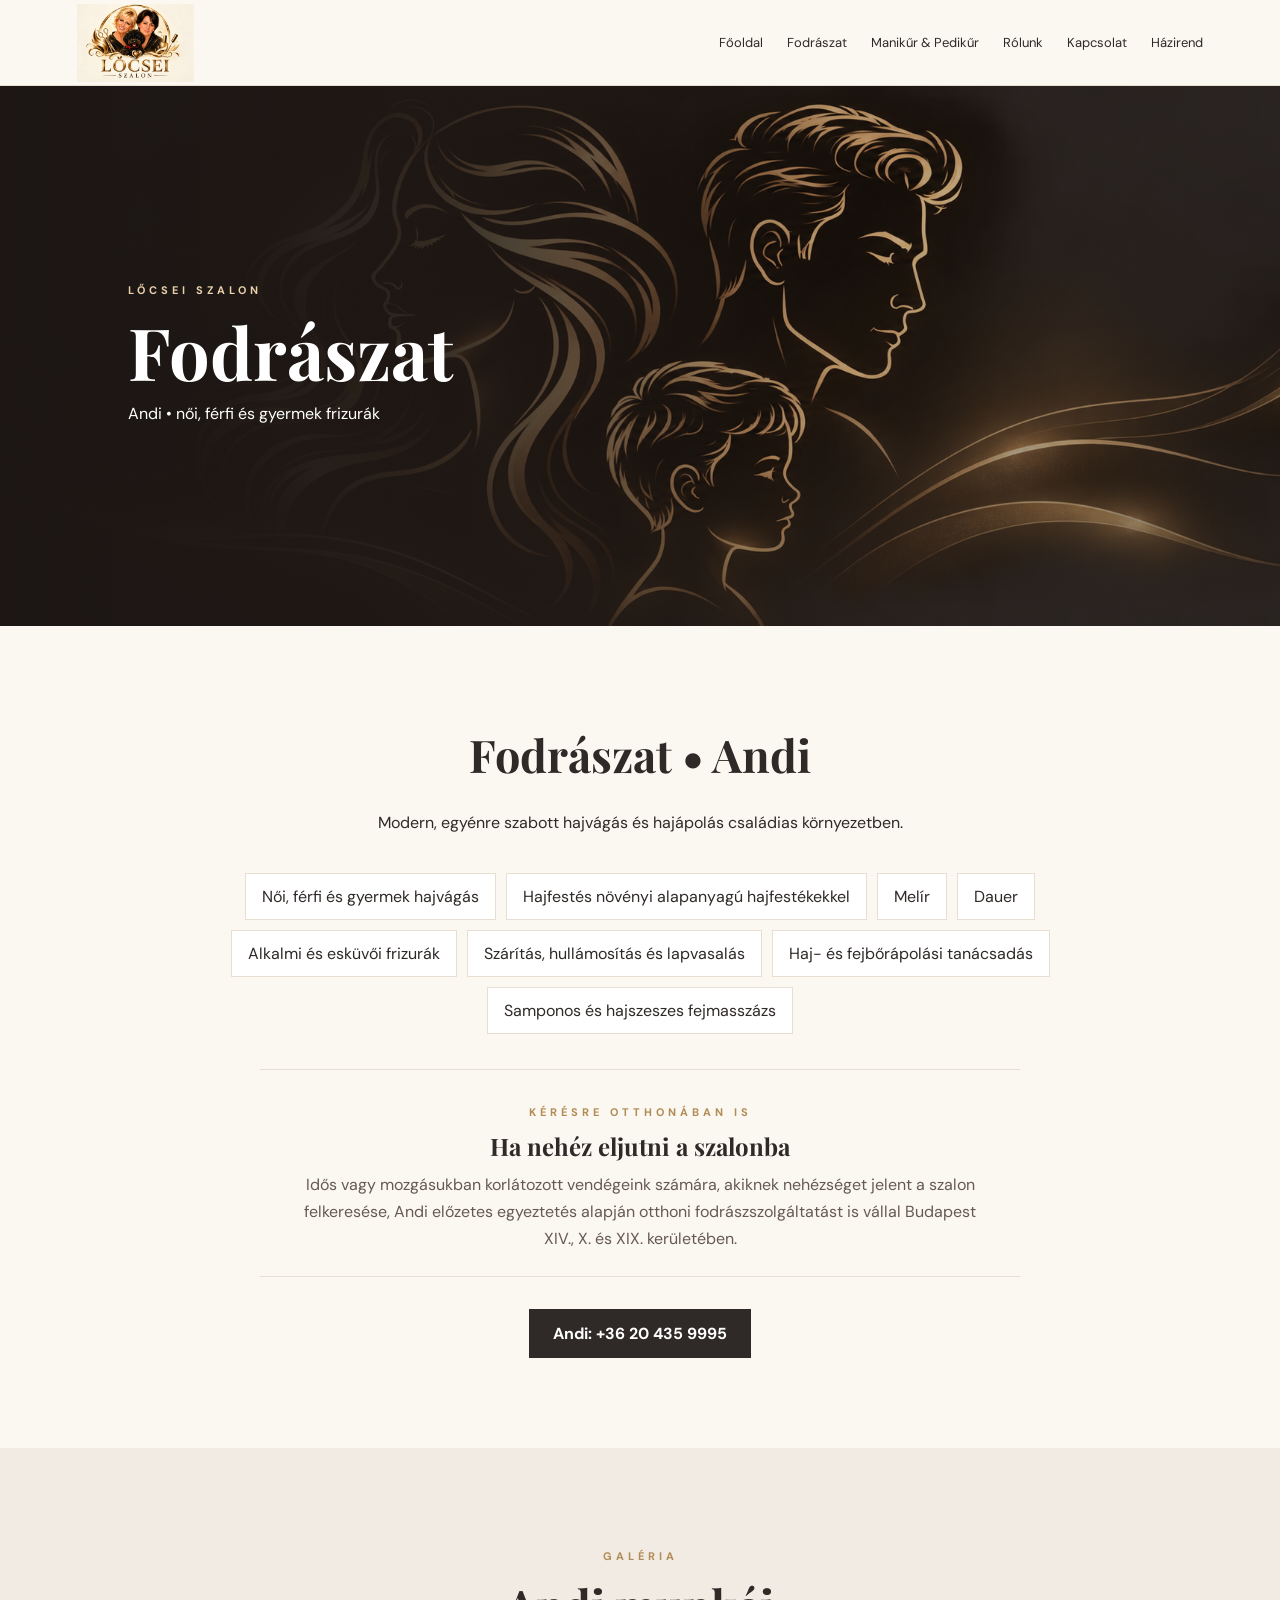
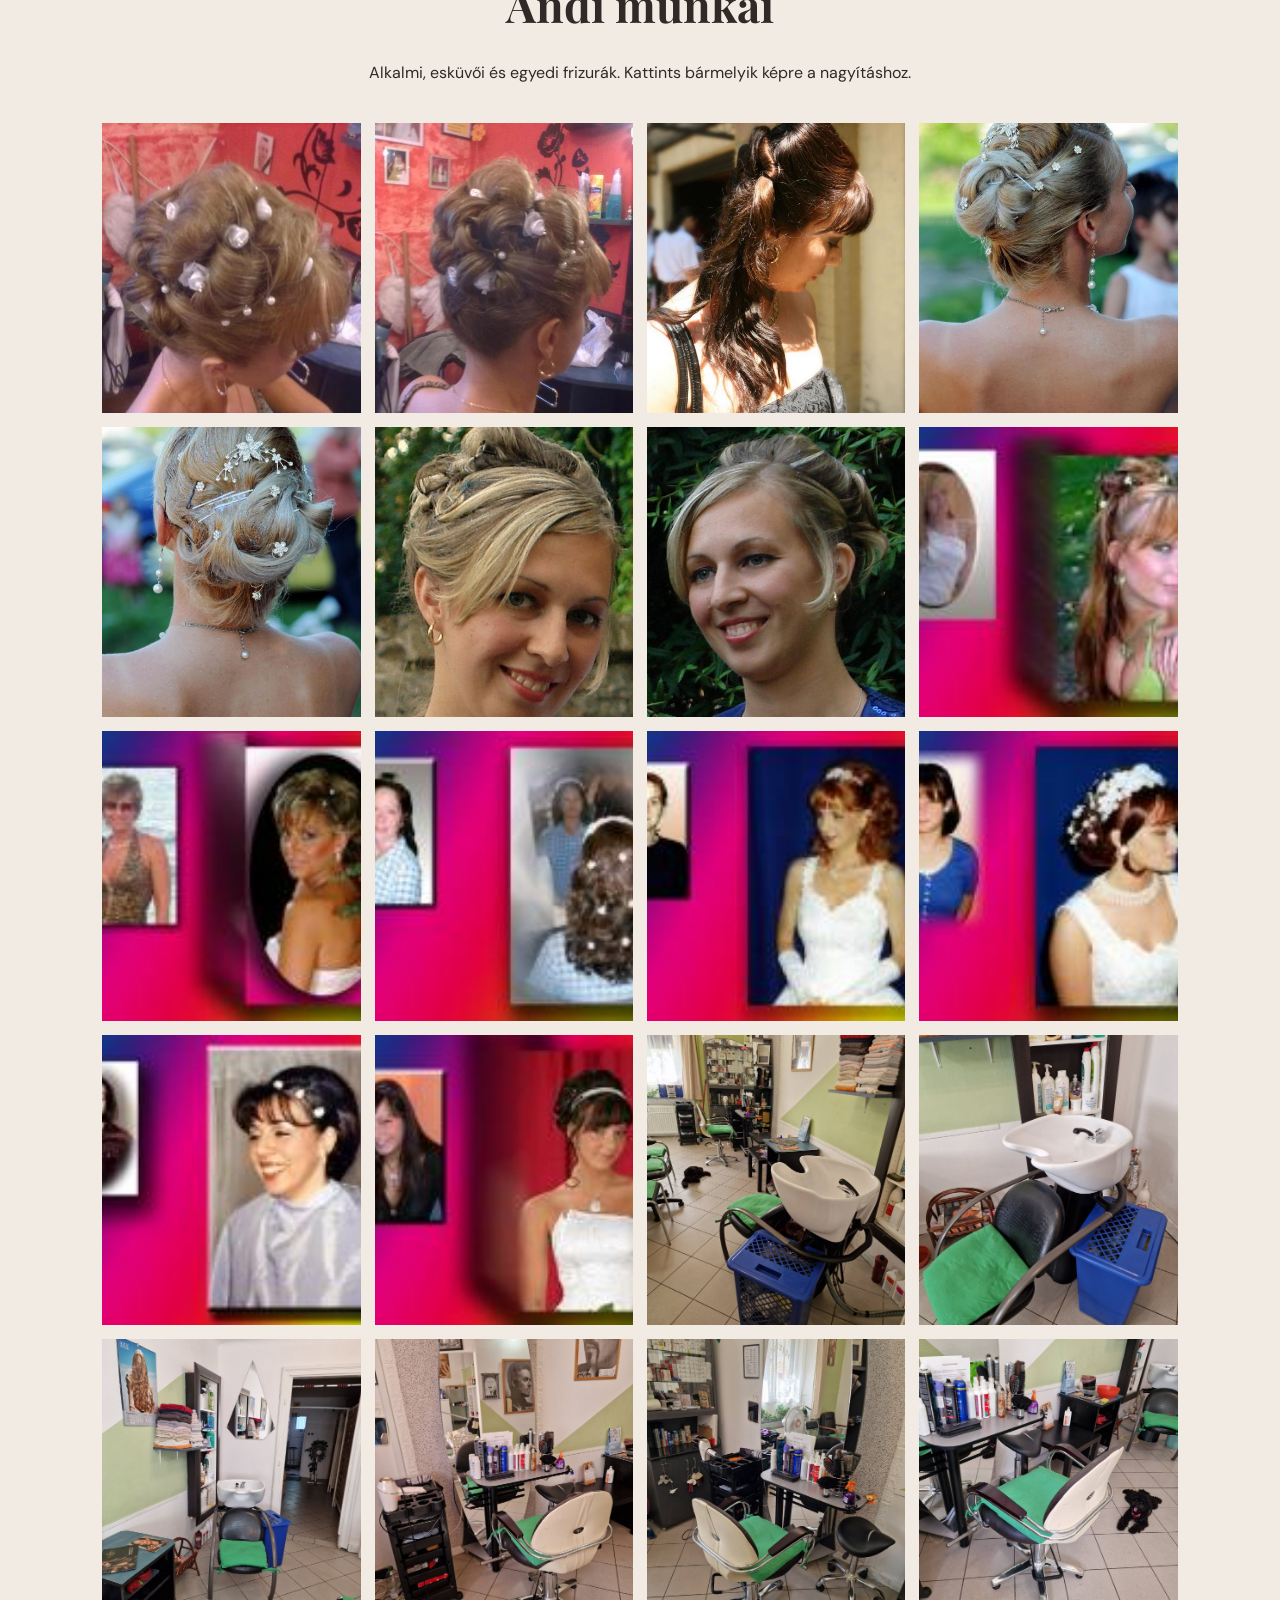
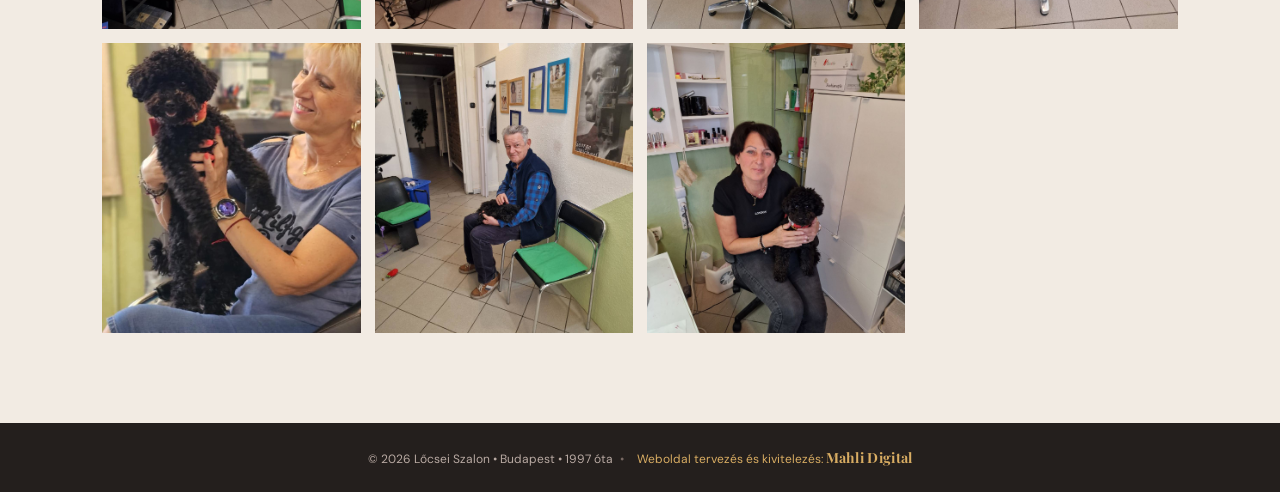
==== commit ca7ad6c6: "Clarify home hairdressing for elderly and mobility-limited guests" ====
--- a/fodraszat.html
+++ b/fodraszat.html
@@ -1 +1 @@
-<!doctype html><html lang="hu"><head><meta charset="utf-8"><meta name="viewport" content="width=device-width,initial-scale=1"><meta name="description" content="Fodrászat a Lőcsei Szalonban – Andi."><title>Fodrászat | Lőcsei Szalon</title><link rel="stylesheet" href="style.css?v=202610051852"></head><body><header><a class="brand brand-logo" href="index.html" aria-label="Lőcsei Szalon – Főoldal"><img src="Lőcsei Szalon arany glamour embléma.png" alt="Lőcsei Szalon"></a><nav><a href="index.html">Főoldal</a><a href="fodraszat.html">Fodrászat</a><a href="manikur-pedikur.html">Manikűr & Pedikűr</a><a href="rolunk.html">Rólunk</a><a href="kapcsolat.html">Kapcsolat</a><a href="hazirend.html">Házirend</a></nav></header><main><section class="page-hero hair-page"><div><p class="eyebrow">Lőcsei Szalon</p><h1>Fodrászat</h1><p>Andi • női, férfi és gyermek frizurák</p></div></section><section class="section"><h2>Fodrászat • Andi</h2><p class="lead">Modern, egyénre szabott hajvágás és hajápolás családias környezetben.</p><div class="services"><span>Női, férfi és gyermek hajvágás</span><span>Hajfestés növényi alapanyagú hajfestékekkel</span><span>Melír</span><span>Dauer</span><span>Alkalmi és esküvői frizurák</span><span>Szárítás, hullámosítás és lapvasalás</span><span>Haj- és fejbőrápolási tanácsadás</span><span>Samponos és hajszeszes fejmasszázs</span></div><div class="home-hair-service"><p class="eyebrow">Kérésre otthonában is</p><h3>Ha nehéz eljutni a szalonba</h3><p>Előzetes egyeztetéssel Andi házhoz is hívható Budapest XIV., X. és XIX. kerületében.</p></div><a class="btn dark" href="tel:+36204359995">Andi: +36 20 435 9995</a></section><section class="section alt"><p class="eyebrow">Galéria</p><h2>Andi munkái</h2><p class="lead">Alkalmi, esküvői és egyedi frizurák. Kattints bármelyik képre a nagyításhoz.</p><div class="photo-gallery"><a class="gallery-item" href="20110910116.jpg" data-lightbox><img src="20110910116.jpg" alt="Andi fodrász munkája 1" loading="lazy"></a><a class="gallery-item" href="20110910113.jpg" data-lightbox><img src="20110910113.jpg" alt="Andi fodrász munkája 2" loading="lazy"></a><a class="gallery-item" href="haj03.jpg" data-lightbox><img src="haj03.jpg" alt="Andi fodrász munkája 3" loading="lazy"></a><a class="gallery-item" href="haj12.jpg" data-lightbox><img src="haj12.jpg" alt="Andi fodrász munkája 4" loading="lazy"></a><a class="gallery-item" href="haj11.jpg" data-lightbox><img src="haj11.jpg" alt="Andi fodrász munkája 5" loading="lazy"></a><a class="gallery-item" href="fej5.jpg" data-lightbox><img src="fej5.jpg" alt="Andi fodrász munkája 6" loading="lazy"></a><a class="gallery-item" href="fej4.jpg" data-lightbox><img src="fej4.jpg" alt="Andi fodrász munkája 7" loading="lazy"></a><a class="gallery-item" href="v1.jpg" data-lightbox><img src="v1.jpg" alt="Andi fodrász munkája 9" loading="lazy"></a><a class="gallery-item" href="v3.jpg" data-lightbox><img src="v3.jpg" alt="Andi fodrász munkája 10" loading="lazy"></a><a class="gallery-item" href="v4.jpg" data-lightbox><img src="v4.jpg" alt="Andi fodrász munkája 11" loading="lazy"></a><a class="gallery-item" href="v7.jpg" data-lightbox><img src="v7.jpg" alt="Andi fodrász munkája 12" loading="lazy"></a><a class="gallery-item" href="v6.jpg" data-lightbox><img src="v6.jpg" alt="Andi fodrász munkája 14" loading="lazy"></a><a class="gallery-item" href="v8.jpg" data-lightbox><img src="v8.jpg" alt="Andi fodrász munkája 15" loading="lazy"></a><a class="gallery-item" href="v2.jpg" data-lightbox><img src="v2.jpg" alt="Andi fodrász munkája 16" loading="lazy"></a><a class="gallery-item" href="viber_kép_2026-10-01_20-34-06-391.jpg" data-lightbox><img src="viber_kép_2026-10-01_20-34-06-391.jpg" alt="Andi fodrász munkája 18" loading="lazy"></a><a class="gallery-item" href="viber_kép_2026-10-01_20-34-06-441.jpg" data-lightbox><img src="viber_kép_2026-10-01_20-34-06-441.jpg" alt="Andi fodrász munkája 19" loading="lazy"></a><a class="gallery-item" href="viber_kép_2026-10-01_20-34-06-474.jpg" data-lightbox><img src="viber_kép_2026-10-01_20-34-06-474.jpg" alt="Andi fodrász munkája 20" loading="lazy"></a><a class="gallery-item" href="viber_kép_2026-10-01_20-34-06-504.jpg" data-lightbox><img src="viber_kép_2026-10-01_20-34-06-504.jpg" alt="Andi fodrász munkája 21" loading="lazy"></a><a class="gallery-item" href="viber_kép_2026-10-01_20-34-06-526.jpg" data-lightbox><img src="viber_kép_2026-10-01_20-34-06-526.jpg" alt="Andi fodrász munkája 22" loading="lazy"></a><a class="gallery-item" href="viber_kép_2026-10-01_20-34-06-549.jpg" data-lightbox><img src="viber_kép_2026-10-01_20-34-06-549.jpg" alt="Andi fodrász munkája 23" loading="lazy"></a><a class="gallery-item" href="viber_kép_2026-10-01_20-34-06-572.jpg" data-lightbox><img src="viber_kép_2026-10-01_20-34-06-572.jpg" alt="Andi fodrász munkája 24" loading="lazy"></a><a class="gallery-item" href="viber_kép_2026-10-01_20-34-06-633.jpg" data-lightbox><img src="viber_kép_2026-10-01_20-34-06-633.jpg" alt="Andi fodrász munkája" loading="lazy"></a><a class="gallery-item" href="viber_kép_2026-10-01_20-34-06-346.jpg" data-lightbox><img src="viber_kép_2026-10-01_20-34-06-346.jpg" alt="Andi munkái – szalonfotó" loading="lazy"></a></div></section></main><footer>© 2026 Lőcsei Szalon • Budapest • 1997 óta <span class="footer-sep">•</span> <a class="mahli-credit" href="https://mahlidigital.com" target="_blank" rel="noopener">Weboldal tervezés és kivitelezés: <strong>Mahli Digital</strong></a></footer><script src="script.js"></script></body></html>+<!doctype html><html lang="hu"><head><meta charset="utf-8"><meta name="viewport" content="width=device-width,initial-scale=1"><meta name="description" content="Fodrászat a Lőcsei Szalonban – Andi."><title>Fodrászat | Lőcsei Szalon</title><link rel="stylesheet" href="style.css?v=202610051852"></head><body><header><a class="brand brand-logo" href="index.html" aria-label="Lőcsei Szalon – Főoldal"><img src="Lőcsei Szalon arany glamour embléma.png" alt="Lőcsei Szalon"></a><nav><a href="index.html">Főoldal</a><a href="fodraszat.html">Fodrászat</a><a href="manikur-pedikur.html">Manikűr & Pedikűr</a><a href="rolunk.html">Rólunk</a><a href="kapcsolat.html">Kapcsolat</a><a href="hazirend.html">Házirend</a></nav></header><main><section class="page-hero hair-page"><div><p class="eyebrow">Lőcsei Szalon</p><h1>Fodrászat</h1><p>Andi • női, férfi és gyermek frizurák</p></div></section><section class="section"><h2>Fodrászat • Andi</h2><p class="lead">Modern, egyénre szabott hajvágás és hajápolás családias környezetben.</p><div class="services"><span>Női, férfi és gyermek hajvágás</span><span>Hajfestés növényi alapanyagú hajfestékekkel</span><span>Melír</span><span>Dauer</span><span>Alkalmi és esküvői frizurák</span><span>Szárítás, hullámosítás és lapvasalás</span><span>Haj- és fejbőrápolási tanácsadás</span><span>Samponos és hajszeszes fejmasszázs</span></div><div class="home-hair-service"><p class="eyebrow">Kérésre otthonában is</p><h3>Ha nehéz eljutni a szalonba</h3><p>Idős vagy mozgásukban korlátozott vendégeink számára, akiknek nehézséget jelent a szalon felkeresése, Andi előzetes egyeztetés alapján otthoni fodrászszolgáltatást is vállal Budapest XIV., X. és XIX. kerületében.</p></div><a class="btn dark" href="tel:+36204359995">Andi: +36 20 435 9995</a></section><section class="section alt"><p class="eyebrow">Galéria</p><h2>Andi munkái</h2><p class="lead">Alkalmi, esküvői és egyedi frizurák. Kattints bármelyik képre a nagyításhoz.</p><div class="photo-gallery"><a class="gallery-item" href="20110910116.jpg" data-lightbox><img src="20110910116.jpg" alt="Andi fodrász munkája 1" loading="lazy"></a><a class="gallery-item" href="20110910113.jpg" data-lightbox><img src="20110910113.jpg" alt="Andi fodrász munkája 2" loading="lazy"></a><a class="gallery-item" href="haj03.jpg" data-lightbox><img src="haj03.jpg" alt="Andi fodrász munkája 3" loading="lazy"></a><a class="gallery-item" href="haj12.jpg" data-lightbox><img src="haj12.jpg" alt="Andi fodrász munkája 4" loading="lazy"></a><a class="gallery-item" href="haj11.jpg" data-lightbox><img src="haj11.jpg" alt="Andi fodrász munkája 5" loading="lazy"></a><a class="gallery-item" href="fej5.jpg" data-lightbox><img src="fej5.jpg" alt="Andi fodrász munkája 6" loading="lazy"></a><a class="gallery-item" href="fej4.jpg" data-lightbox><img src="fej4.jpg" alt="Andi fodrász munkája 7" loading="lazy"></a><a class="gallery-item" href="v1.jpg" data-lightbox><img src="v1.jpg" alt="Andi fodrász munkája 9" loading="lazy"></a><a class="gallery-item" href="v3.jpg" data-lightbox><img src="v3.jpg" alt="Andi fodrász munkája 10" loading="lazy"></a><a class="gallery-item" href="v4.jpg" data-lightbox><img src="v4.jpg" alt="Andi fodrász munkája 11" loading="lazy"></a><a class="gallery-item" href="v7.jpg" data-lightbox><img src="v7.jpg" alt="Andi fodrász munkája 12" loading="lazy"></a><a class="gallery-item" href="v6.jpg" data-lightbox><img src="v6.jpg" alt="Andi fodrász munkája 14" loading="lazy"></a><a class="gallery-item" href="v8.jpg" data-lightbox><img src="v8.jpg" alt="Andi fodrász munkája 15" loading="lazy"></a><a class="gallery-item" href="v2.jpg" data-lightbox><img src="v2.jpg" alt="Andi fodrász munkája 16" loading="lazy"></a><a class="gallery-item" href="viber_kép_2026-10-01_20-34-06-391.jpg" data-lightbox><img src="viber_kép_2026-10-01_20-34-06-391.jpg" alt="Andi fodrász munkája 18" loading="lazy"></a><a class="gallery-item" href="viber_kép_2026-10-01_20-34-06-441.jpg" data-lightbox><img src="viber_kép_2026-10-01_20-34-06-441.jpg" alt="Andi fodrász munkája 19" loading="lazy"></a><a class="gallery-item" href="viber_kép_2026-10-01_20-34-06-474.jpg" data-lightbox><img src="viber_kép_2026-10-01_20-34-06-474.jpg" alt="Andi fodrász munkája 20" loading="lazy"></a><a class="gallery-item" href="viber_kép_2026-10-01_20-34-06-504.jpg" data-lightbox><img src="viber_kép_2026-10-01_20-34-06-504.jpg" alt="Andi fodrász munkája 21" loading="lazy"></a><a class="gallery-item" href="viber_kép_2026-10-01_20-34-06-526.jpg" data-lightbox><img src="viber_kép_2026-10-01_20-34-06-526.jpg" alt="Andi fodrász munkája 22" loading="lazy"></a><a class="gallery-item" href="viber_kép_2026-10-01_20-34-06-549.jpg" data-lightbox><img src="viber_kép_2026-10-01_20-34-06-549.jpg" alt="Andi fodrász munkája 23" loading="lazy"></a><a class="gallery-item" href="viber_kép_2026-10-01_20-34-06-572.jpg" data-lightbox><img src="viber_kép_2026-10-01_20-34-06-572.jpg" alt="Andi fodrász munkája 24" loading="lazy"></a><a class="gallery-item" href="viber_kép_2026-10-01_20-34-06-633.jpg" data-lightbox><img src="viber_kép_2026-10-01_20-34-06-633.jpg" alt="Andi fodrász munkája" loading="lazy"></a><a class="gallery-item" href="viber_kép_2026-10-01_20-34-06-346.jpg" data-lightbox><img src="viber_kép_2026-10-01_20-34-06-346.jpg" alt="Andi munkái – szalonfotó" loading="lazy"></a></div></section></main><footer>© 2026 Lőcsei Szalon • Budapest • 1997 óta <span class="footer-sep">•</span> <a class="mahli-credit" href="https://mahlidigital.com" target="_blank" rel="noopener">Weboldal tervezés és kivitelezés: <strong>Mahli Digital</strong></a></footer><script src="script.js"></script></body></html>
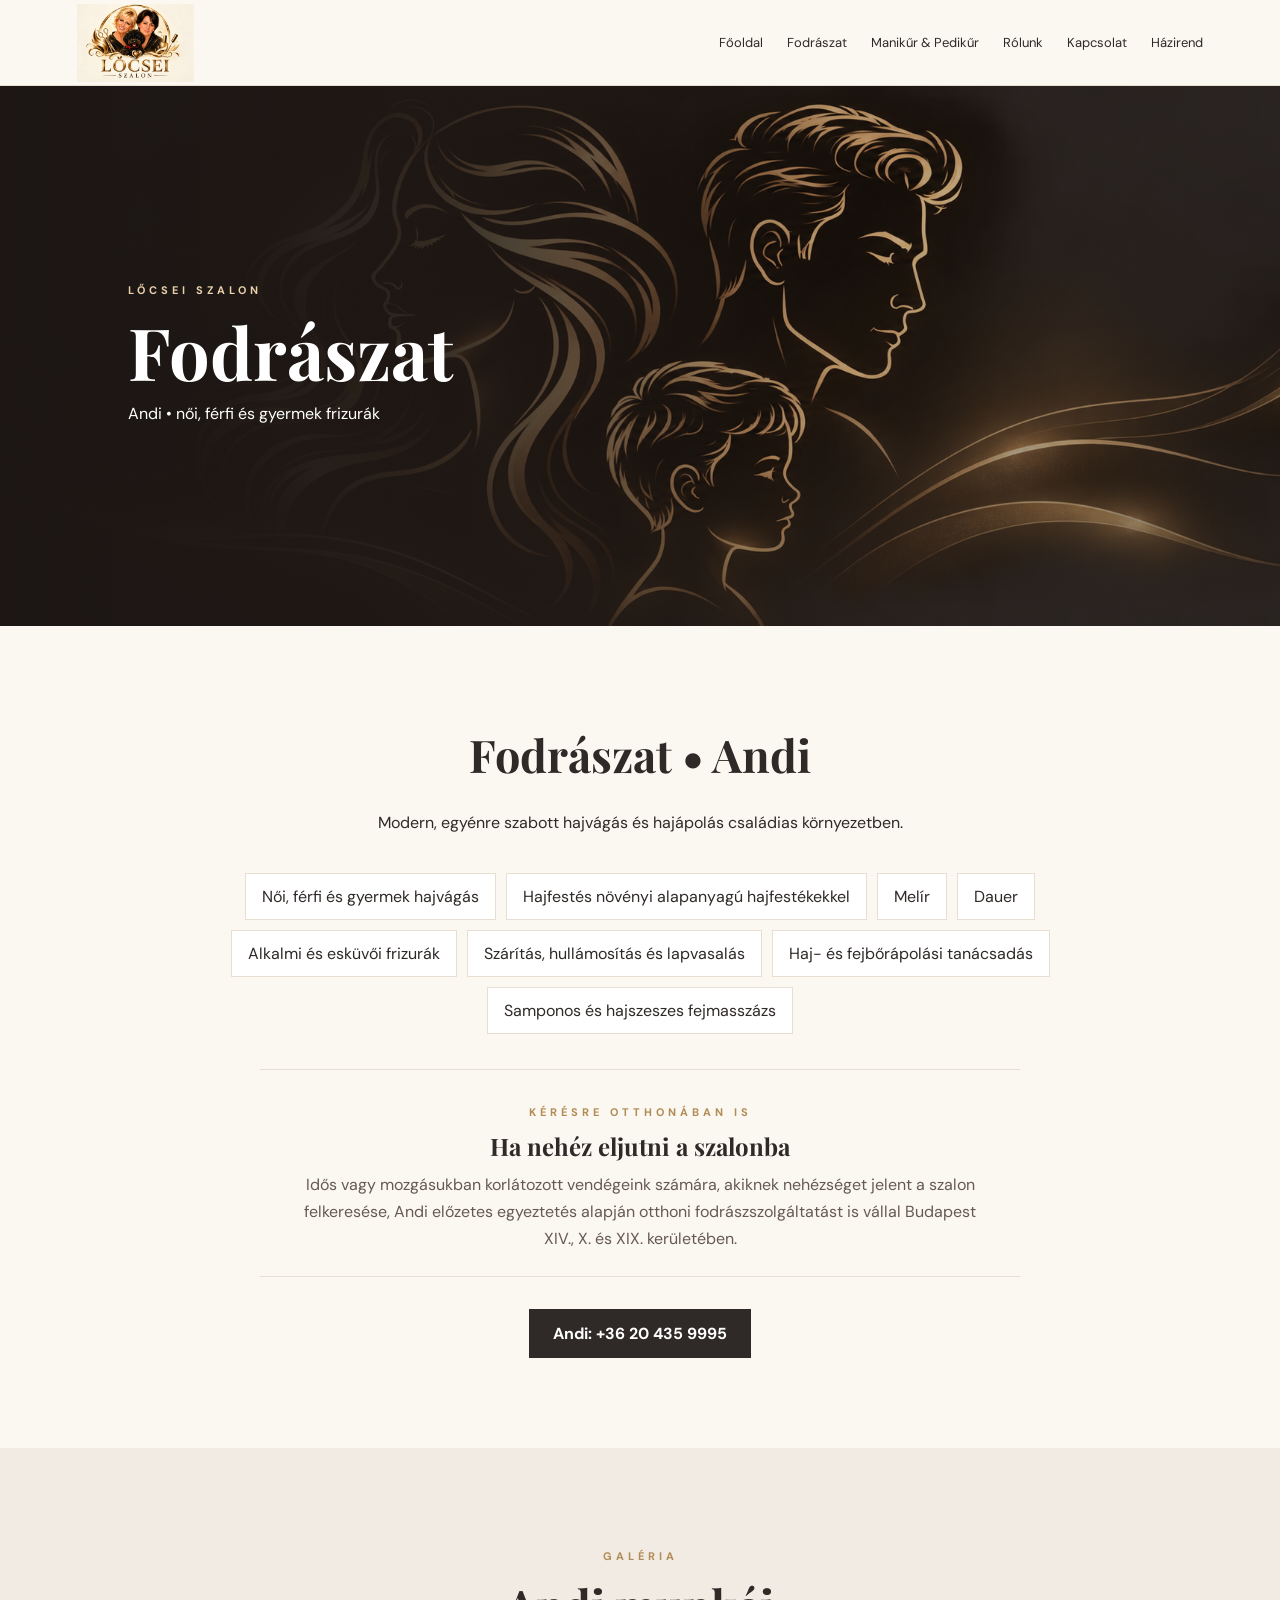
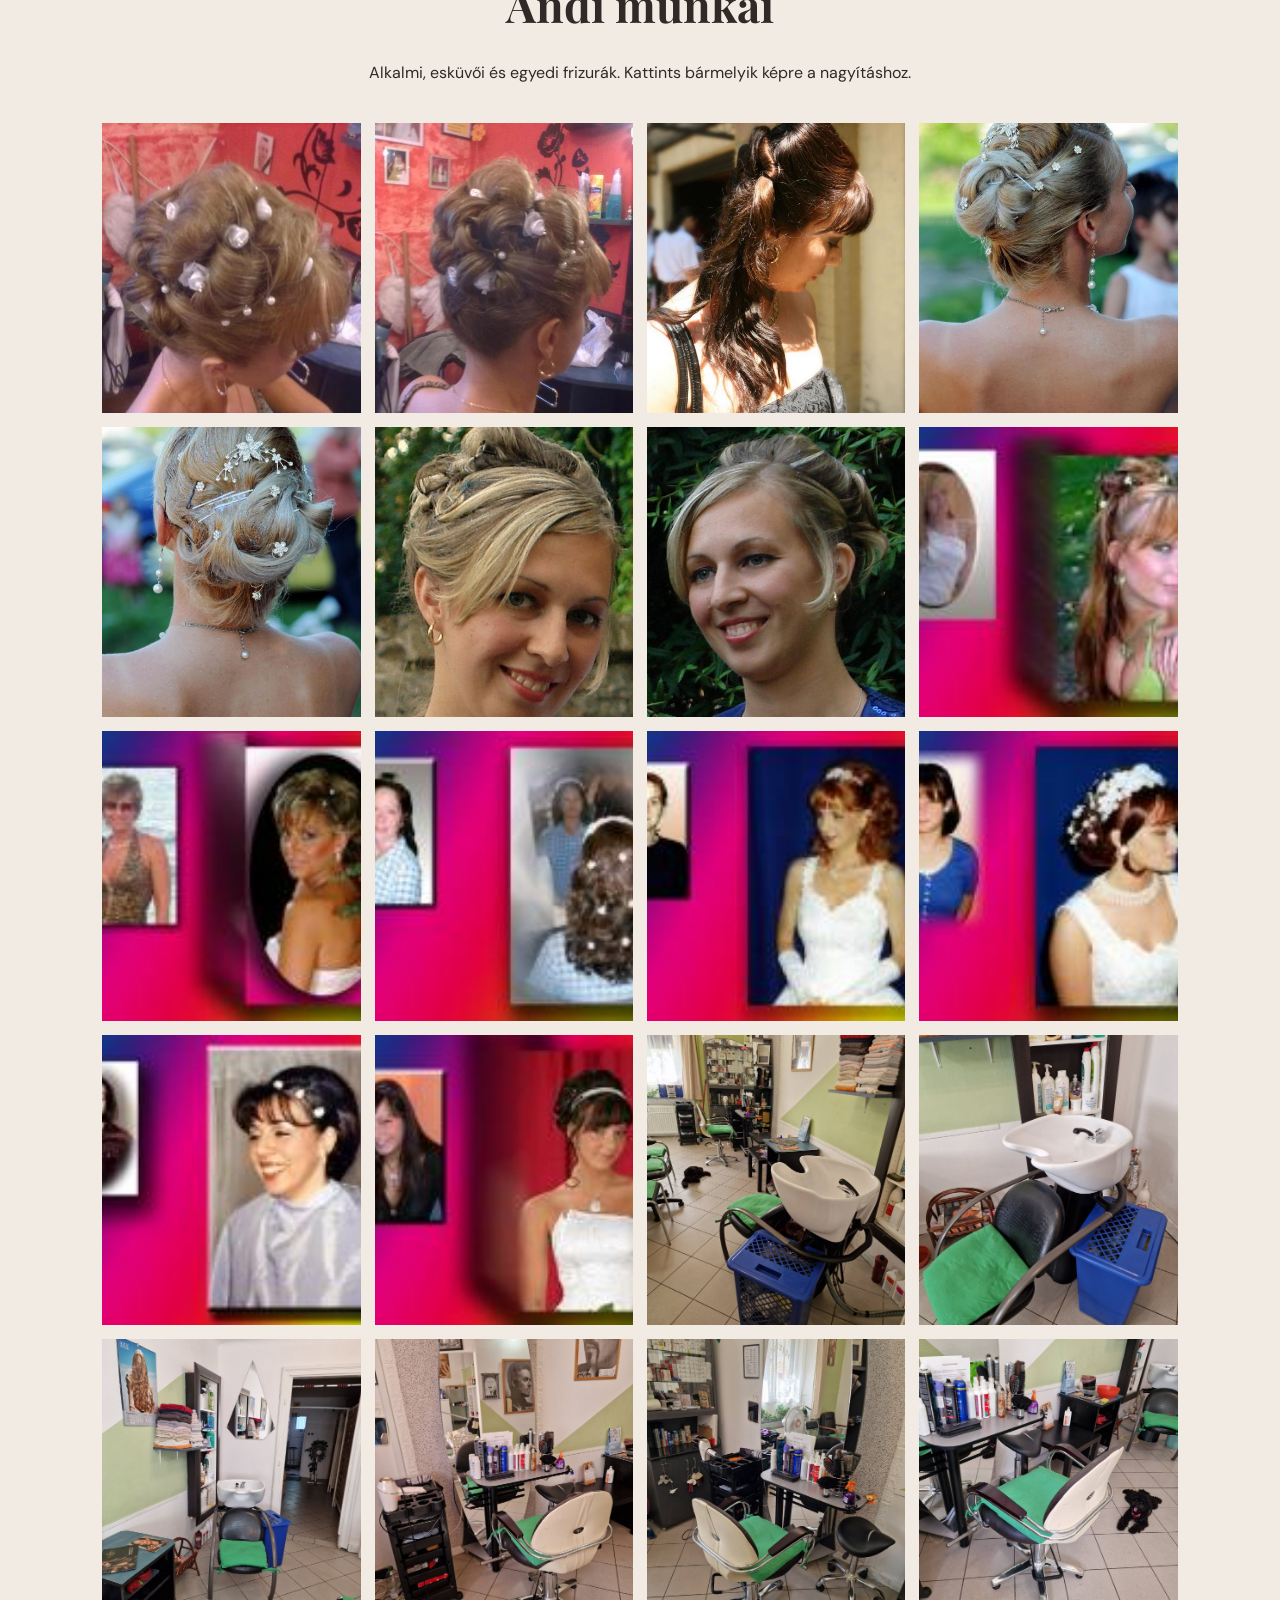
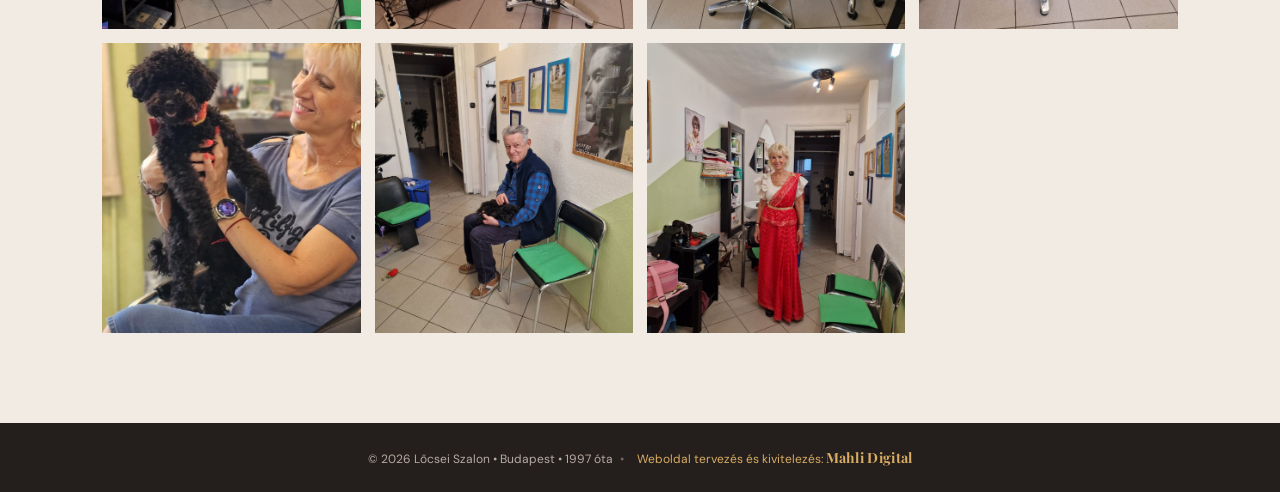
==== commit 62255953: "Correct gallery photo transfer: red dress photo to Andi" ====
--- a/fodraszat.html
+++ b/fodraszat.html
@@ -1 +1 @@
-<!doctype html><html lang="hu"><head><meta charset="utf-8"><meta name="viewport" content="width=device-width,initial-scale=1"><meta name="description" content="Fodrászat a Lőcsei Szalonban – Andi."><title>Fodrászat | Lőcsei Szalon</title><link rel="stylesheet" href="style.css?v=202610051852"></head><body><header><a class="brand brand-logo" href="index.html" aria-label="Lőcsei Szalon – Főoldal"><img src="Lőcsei Szalon arany glamour embléma.png" alt="Lőcsei Szalon"></a><nav><a href="index.html">Főoldal</a><a href="fodraszat.html">Fodrászat</a><a href="manikur-pedikur.html">Manikűr & Pedikűr</a><a href="rolunk.html">Rólunk</a><a href="kapcsolat.html">Kapcsolat</a><a href="hazirend.html">Házirend</a></nav></header><main><section class="page-hero hair-page"><div><p class="eyebrow">Lőcsei Szalon</p><h1>Fodrászat</h1><p>Andi • női, férfi és gyermek frizurák</p></div></section><section class="section"><h2>Fodrászat • Andi</h2><p class="lead">Modern, egyénre szabott hajvágás és hajápolás családias környezetben.</p><div class="services"><span>Női, férfi és gyermek hajvágás</span><span>Hajfestés növényi alapanyagú hajfestékekkel</span><span>Melír</span><span>Dauer</span><span>Alkalmi és esküvői frizurák</span><span>Szárítás, hullámosítás és lapvasalás</span><span>Haj- és fejbőrápolási tanácsadás</span><span>Samponos és hajszeszes fejmasszázs</span></div><div class="home-hair-service"><p class="eyebrow">Kérésre otthonában is</p><h3>Ha nehéz eljutni a szalonba</h3><p>Idős vagy mozgásukban korlátozott vendégeink számára, akiknek nehézséget jelent a szalon felkeresése, Andi előzetes egyeztetés alapján otthoni fodrászszolgáltatást is vállal Budapest XIV., X. és XIX. kerületében.</p></div><a class="btn dark" href="tel:+36204359995">Andi: +36 20 435 9995</a></section><section class="section alt"><p class="eyebrow">Galéria</p><h2>Andi munkái</h2><p class="lead">Alkalmi, esküvői és egyedi frizurák. Kattints bármelyik képre a nagyításhoz.</p><div class="photo-gallery"><a class="gallery-item" href="20110910116.jpg" data-lightbox><img src="20110910116.jpg" alt="Andi fodrász munkája 1" loading="lazy"></a><a class="gallery-item" href="20110910113.jpg" data-lightbox><img src="20110910113.jpg" alt="Andi fodrász munkája 2" loading="lazy"></a><a class="gallery-item" href="haj03.jpg" data-lightbox><img src="haj03.jpg" alt="Andi fodrász munkája 3" loading="lazy"></a><a class="gallery-item" href="haj12.jpg" data-lightbox><img src="haj12.jpg" alt="Andi fodrász munkája 4" loading="lazy"></a><a class="gallery-item" href="haj11.jpg" data-lightbox><img src="haj11.jpg" alt="Andi fodrász munkája 5" loading="lazy"></a><a class="gallery-item" href="fej5.jpg" data-lightbox><img src="fej5.jpg" alt="Andi fodrász munkája 6" loading="lazy"></a><a class="gallery-item" href="fej4.jpg" data-lightbox><img src="fej4.jpg" alt="Andi fodrász munkája 7" loading="lazy"></a><a class="gallery-item" href="v1.jpg" data-lightbox><img src="v1.jpg" alt="Andi fodrász munkája 9" loading="lazy"></a><a class="gallery-item" href="v3.jpg" data-lightbox><img src="v3.jpg" alt="Andi fodrász munkája 10" loading="lazy"></a><a class="gallery-item" href="v4.jpg" data-lightbox><img src="v4.jpg" alt="Andi fodrász munkája 11" loading="lazy"></a><a class="gallery-item" href="v7.jpg" data-lightbox><img src="v7.jpg" alt="Andi fodrász munkája 12" loading="lazy"></a><a class="gallery-item" href="v6.jpg" data-lightbox><img src="v6.jpg" alt="Andi fodrász munkája 14" loading="lazy"></a><a class="gallery-item" href="v8.jpg" data-lightbox><img src="v8.jpg" alt="Andi fodrász munkája 15" loading="lazy"></a><a class="gallery-item" href="v2.jpg" data-lightbox><img src="v2.jpg" alt="Andi fodrász munkája 16" loading="lazy"></a><a class="gallery-item" href="viber_kép_2026-10-01_20-34-06-391.jpg" data-lightbox><img src="viber_kép_2026-10-01_20-34-06-391.jpg" alt="Andi fodrász munkája 18" loading="lazy"></a><a class="gallery-item" href="viber_kép_2026-10-01_20-34-06-441.jpg" data-lightbox><img src="viber_kép_2026-10-01_20-34-06-441.jpg" alt="Andi fodrász munkája 19" loading="lazy"></a><a class="gallery-item" href="viber_kép_2026-10-01_20-34-06-474.jpg" data-lightbox><img src="viber_kép_2026-10-01_20-34-06-474.jpg" alt="Andi fodrász munkája 20" loading="lazy"></a><a class="gallery-item" href="viber_kép_2026-10-01_20-34-06-504.jpg" data-lightbox><img src="viber_kép_2026-10-01_20-34-06-504.jpg" alt="Andi fodrász munkája 21" loading="lazy"></a><a class="gallery-item" href="viber_kép_2026-10-01_20-34-06-526.jpg" data-lightbox><img src="viber_kép_2026-10-01_20-34-06-526.jpg" alt="Andi fodrász munkája 22" loading="lazy"></a><a class="gallery-item" href="viber_kép_2026-10-01_20-34-06-549.jpg" data-lightbox><img src="viber_kép_2026-10-01_20-34-06-549.jpg" alt="Andi fodrász munkája 23" loading="lazy"></a><a class="gallery-item" href="viber_kép_2026-10-01_20-34-06-572.jpg" data-lightbox><img src="viber_kép_2026-10-01_20-34-06-572.jpg" alt="Andi fodrász munkája 24" loading="lazy"></a><a class="gallery-item" href="viber_kép_2026-10-01_20-34-06-633.jpg" data-lightbox><img src="viber_kép_2026-10-01_20-34-06-633.jpg" alt="Andi fodrász munkája" loading="lazy"></a><a class="gallery-item" href="viber_kép_2026-10-01_20-34-06-346.jpg" data-lightbox><img src="viber_kép_2026-10-01_20-34-06-346.jpg" alt="Andi munkái – szalonfotó" loading="lazy"></a></div></section></main><footer>© 2026 Lőcsei Szalon • Budapest • 1997 óta <span class="footer-sep">•</span> <a class="mahli-credit" href="https://mahlidigital.com" target="_blank" rel="noopener">Weboldal tervezés és kivitelezés: <strong>Mahli Digital</strong></a></footer><script src="script.js"></script></body></html>+<!doctype html><html lang="hu"><head><meta charset="utf-8"><meta name="viewport" content="width=device-width,initial-scale=1"><meta name="description" content="Fodrászat a Lőcsei Szalonban – Andi."><title>Fodrászat | Lőcsei Szalon</title><link rel="stylesheet" href="style.css?v=202610051852"></head><body><header><a class="brand brand-logo" href="index.html" aria-label="Lőcsei Szalon – Főoldal"><img src="Lőcsei Szalon arany glamour embléma.png" alt="Lőcsei Szalon"></a><nav><a href="index.html">Főoldal</a><a href="fodraszat.html">Fodrászat</a><a href="manikur-pedikur.html">Manikűr & Pedikűr</a><a href="rolunk.html">Rólunk</a><a href="kapcsolat.html">Kapcsolat</a><a href="hazirend.html">Házirend</a></nav></header><main><section class="page-hero hair-page"><div><p class="eyebrow">Lőcsei Szalon</p><h1>Fodrászat</h1><p>Andi • női, férfi és gyermek frizurák</p></div></section><section class="section"><h2>Fodrászat • Andi</h2><p class="lead">Modern, egyénre szabott hajvágás és hajápolás családias környezetben.</p><div class="services"><span>Női, férfi és gyermek hajvágás</span><span>Hajfestés növényi alapanyagú hajfestékekkel</span><span>Melír</span><span>Dauer</span><span>Alkalmi és esküvői frizurák</span><span>Szárítás, hullámosítás és lapvasalás</span><span>Haj- és fejbőrápolási tanácsadás</span><span>Samponos és hajszeszes fejmasszázs</span></div><div class="home-hair-service"><p class="eyebrow">Kérésre otthonában is</p><h3>Ha nehéz eljutni a szalonba</h3><p>Idős vagy mozgásukban korlátozott vendégeink számára, akiknek nehézséget jelent a szalon felkeresése, Andi előzetes egyeztetés alapján otthoni fodrászszolgáltatást is vállal Budapest XIV., X. és XIX. kerületében.</p></div><a class="btn dark" href="tel:+36204359995">Andi: +36 20 435 9995</a></section><section class="section alt"><p class="eyebrow">Galéria</p><h2>Andi munkái</h2><p class="lead">Alkalmi, esküvői és egyedi frizurák. Kattints bármelyik képre a nagyításhoz.</p><div class="photo-gallery"><a class="gallery-item" href="20110910116.jpg" data-lightbox><img src="20110910116.jpg" alt="Andi fodrász munkája 1" loading="lazy"></a><a class="gallery-item" href="20110910113.jpg" data-lightbox><img src="20110910113.jpg" alt="Andi fodrász munkája 2" loading="lazy"></a><a class="gallery-item" href="haj03.jpg" data-lightbox><img src="haj03.jpg" alt="Andi fodrász munkája 3" loading="lazy"></a><a class="gallery-item" href="haj12.jpg" data-lightbox><img src="haj12.jpg" alt="Andi fodrász munkája 4" loading="lazy"></a><a class="gallery-item" href="haj11.jpg" data-lightbox><img src="haj11.jpg" alt="Andi fodrász munkája 5" loading="lazy"></a><a class="gallery-item" href="fej5.jpg" data-lightbox><img src="fej5.jpg" alt="Andi fodrász munkája 6" loading="lazy"></a><a class="gallery-item" href="fej4.jpg" data-lightbox><img src="fej4.jpg" alt="Andi fodrász munkája 7" loading="lazy"></a><a class="gallery-item" href="v1.jpg" data-lightbox><img src="v1.jpg" alt="Andi fodrász munkája 9" loading="lazy"></a><a class="gallery-item" href="v3.jpg" data-lightbox><img src="v3.jpg" alt="Andi fodrász munkája 10" loading="lazy"></a><a class="gallery-item" href="v4.jpg" data-lightbox><img src="v4.jpg" alt="Andi fodrász munkája 11" loading="lazy"></a><a class="gallery-item" href="v7.jpg" data-lightbox><img src="v7.jpg" alt="Andi fodrász munkája 12" loading="lazy"></a><a class="gallery-item" href="v6.jpg" data-lightbox><img src="v6.jpg" alt="Andi fodrász munkája 14" loading="lazy"></a><a class="gallery-item" href="v8.jpg" data-lightbox><img src="v8.jpg" alt="Andi fodrász munkája 15" loading="lazy"></a><a class="gallery-item" href="v2.jpg" data-lightbox><img src="v2.jpg" alt="Andi fodrász munkája 16" loading="lazy"></a><a class="gallery-item" href="viber_kép_2026-10-01_20-34-06-391.jpg" data-lightbox><img src="viber_kép_2026-10-01_20-34-06-391.jpg" alt="Andi fodrász munkája 18" loading="lazy"></a><a class="gallery-item" href="viber_kép_2026-10-01_20-34-06-441.jpg" data-lightbox><img src="viber_kép_2026-10-01_20-34-06-441.jpg" alt="Andi fodrász munkája 19" loading="lazy"></a><a class="gallery-item" href="viber_kép_2026-10-01_20-34-06-474.jpg" data-lightbox><img src="viber_kép_2026-10-01_20-34-06-474.jpg" alt="Andi fodrász munkája 20" loading="lazy"></a><a class="gallery-item" href="viber_kép_2026-10-01_20-34-06-504.jpg" data-lightbox><img src="viber_kép_2026-10-01_20-34-06-504.jpg" alt="Andi fodrász munkája 21" loading="lazy"></a><a class="gallery-item" href="viber_kép_2026-10-01_20-34-06-526.jpg" data-lightbox><img src="viber_kép_2026-10-01_20-34-06-526.jpg" alt="Andi fodrász munkája 22" loading="lazy"></a><a class="gallery-item" href="viber_kép_2026-10-01_20-34-06-549.jpg" data-lightbox><img src="viber_kép_2026-10-01_20-34-06-549.jpg" alt="Andi fodrász munkája 23" loading="lazy"></a><a class="gallery-item" href="viber_kép_2026-10-01_20-34-06-572.jpg" data-lightbox><img src="viber_kép_2026-10-01_20-34-06-572.jpg" alt="Andi fodrász munkája 24" loading="lazy"></a><a class="gallery-item" href="viber_kép_2026-10-01_20-34-06-633.jpg" data-lightbox><img src="viber_kép_2026-10-01_20-34-06-633.jpg" alt="Andi fodrász munkája" loading="lazy"></a><a class="gallery-item" href="viber_kép_2026-10-01_20-34-06-758.jpg" data-lightbox><img src="viber_kép_2026-10-01_20-34-06-758.jpg" alt="Andi munkái – piros ruhás hölgy" loading="lazy"></a></div></section></main><footer>© 2026 Lőcsei Szalon • Budapest • 1997 óta <span class="footer-sep">•</span> <a class="mahli-credit" href="https://mahlidigital.com" target="_blank" rel="noopener">Weboldal tervezés és kivitelezés: <strong>Mahli Digital</strong></a></footer><script src="script.js"></script></body></html>
--- a/style.css
+++ b/style.css
@@ -236,3 +236,5 @@
 
 /* House rules page and six-item responsive navigation */
 .house-rules{max-width:940px;margin:0 auto;padding:55px 24px 85px}.house-rules article{display:grid;grid-template-columns:68px 1fr;gap:20px;padding:30px 0;border-bottom:1px solid var(--line)}.house-rules .rule-num{font-family:"Playfair Display",serif;color:var(--gold);font-size:32px}.house-rules h2{font-size:27px;margin:0 0 12px}.house-rules p,.house-rules li{line-height:1.8;color:#625650}.house-rules ul{padding-left:22px}.house-rules li{margin:8px 0}.house-end{text-align:center;padding:45px 15px 0}.house-end h2{font-size:32px}.house-contacts{display:flex;flex-wrap:wrap;justify-content:center;gap:14px;margin-top:25px}.house-contacts a{color:var(--ink);border:1px solid var(--line);background:#fff;padding:14px 18px;text-decoration:none}.simple-hero>p:last-child{max-width:680px;margin:0 auto;line-height:1.7}@media(max-width:900px){header nav{flex-wrap:wrap!important;gap:2px 6px!important}header nav a{white-space:nowrap!important}}@media(max-width:560px){.house-rules{padding:30px 20px 60px}.house-rules article{grid-template-columns:40px 1fr;gap:10px}.house-rules .rule-num{font-size:24px}.house-rules h2{font-size:23px}.house-end h2{font-size:27px}header nav{flex-wrap:wrap!important;row-gap:0!important}header nav a{font-size:10px!important;padding:7px 3px!important}}
+
+.booking-reminder{padding-top:65px;padding-bottom:65px}.booking-reminder-photo{display:block;width:min(100%,720px);height:auto;margin:32px auto 0;border-radius:8px;box-shadow:0 12px 35px rgba(47,41,39,.13)}
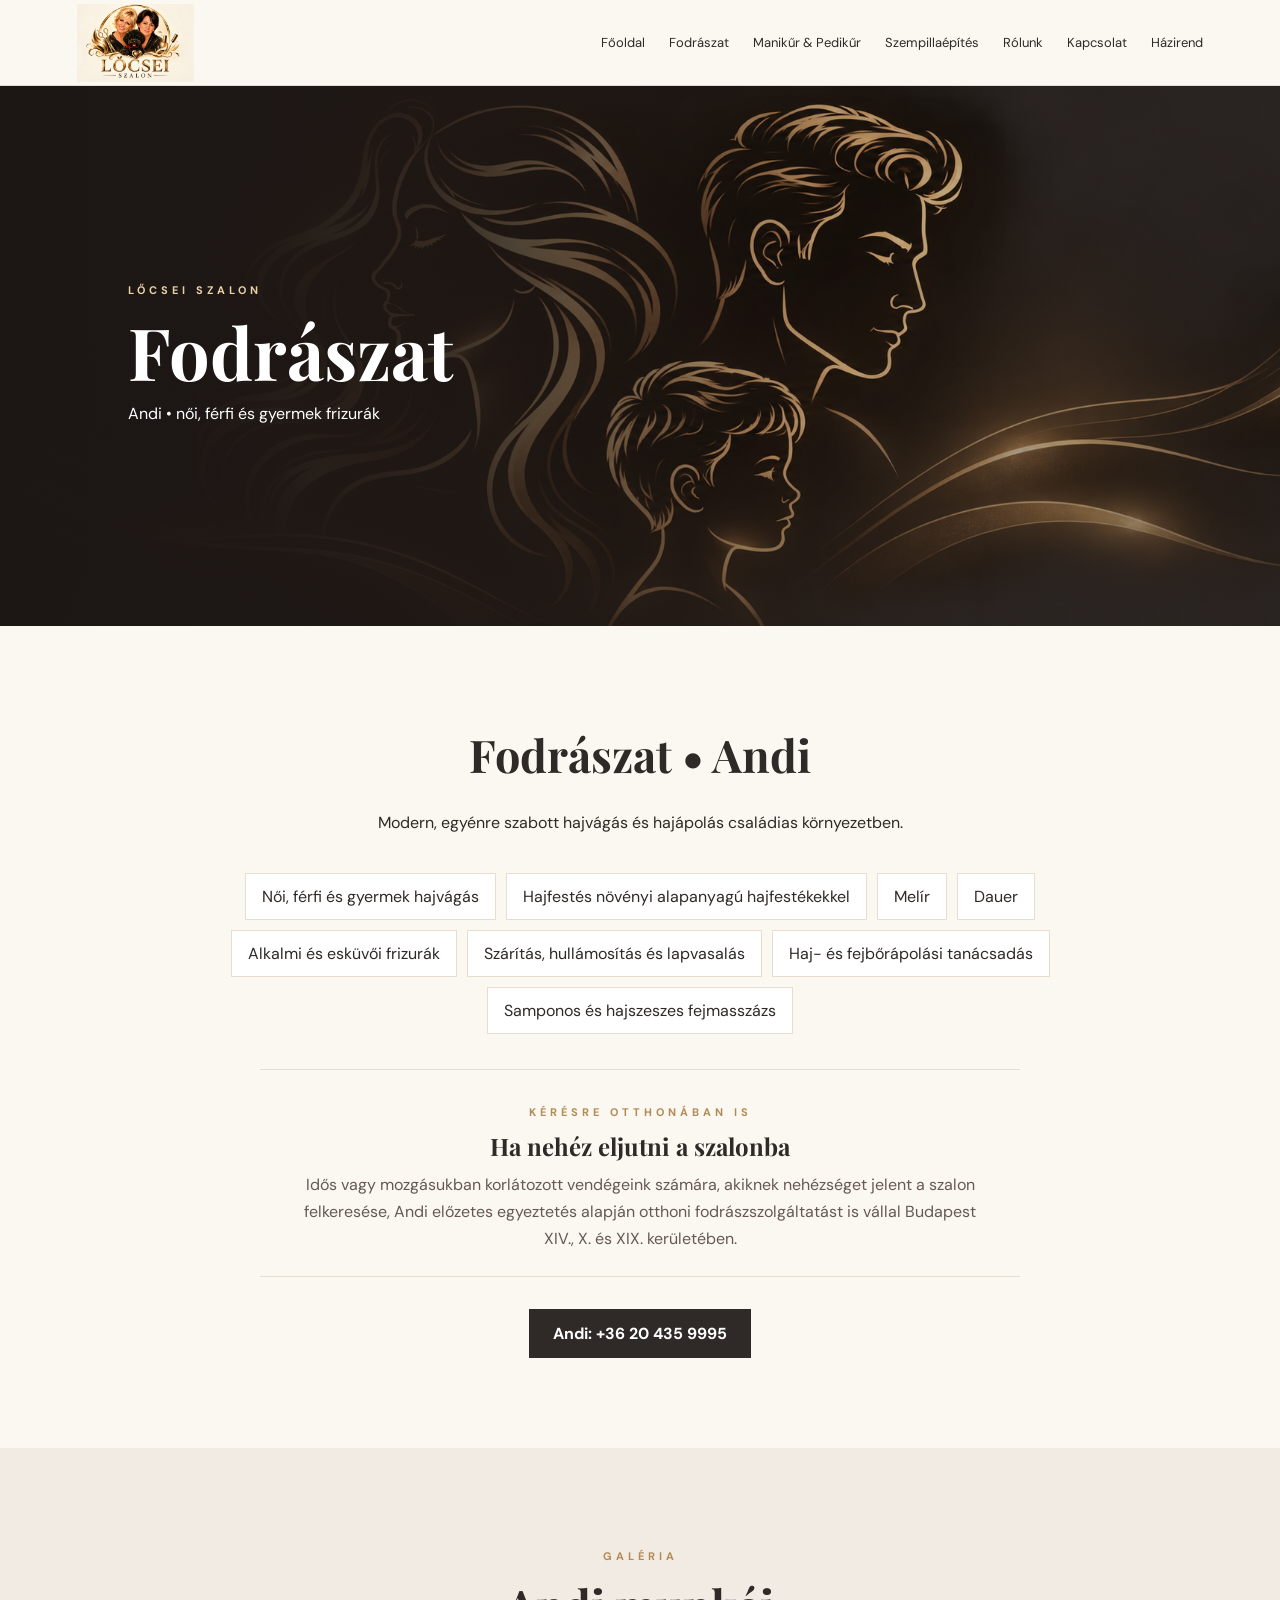
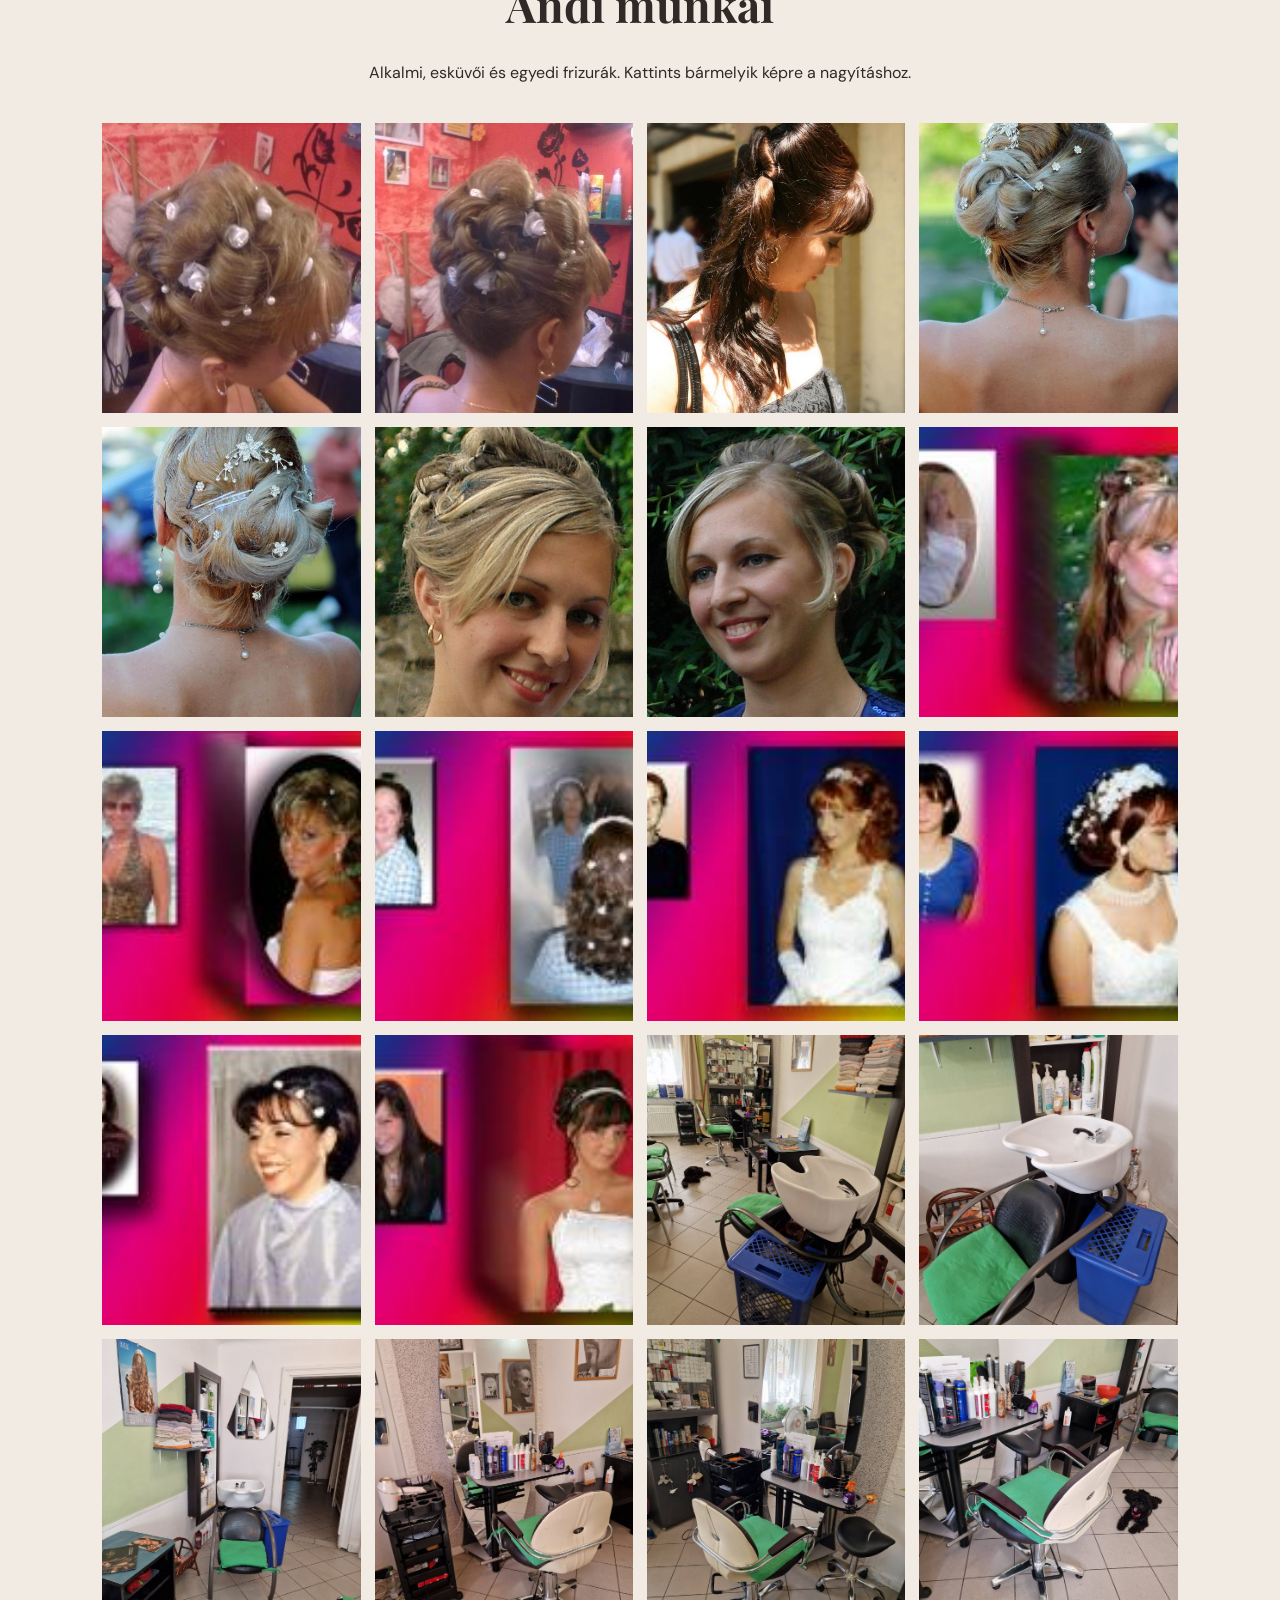
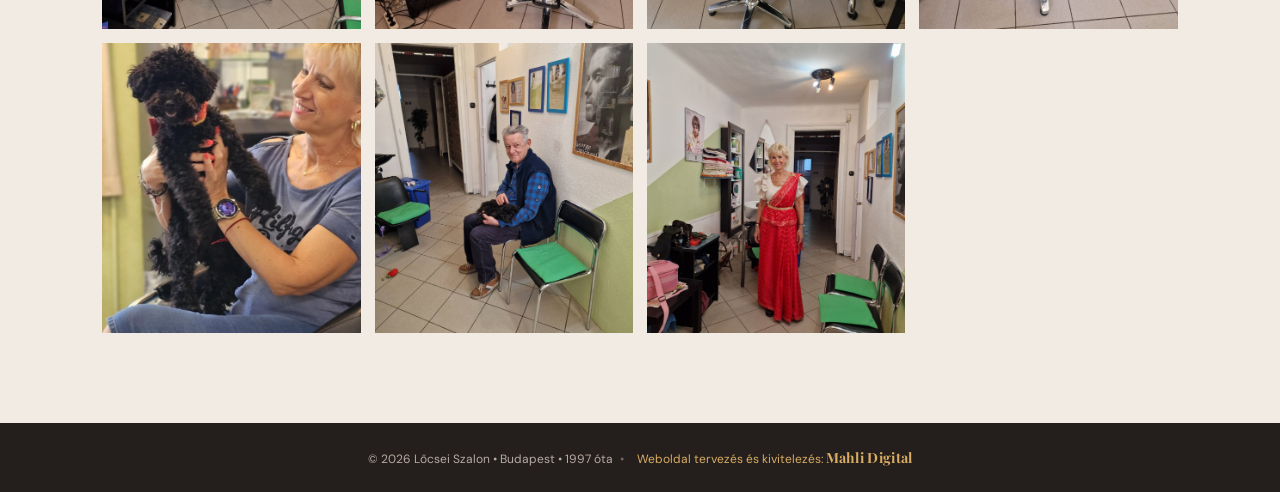
==== commit c50c818f: "Add eyelash extensions menu item" ====
--- a/fodraszat.html
+++ b/fodraszat.html
@@ -1 +1 @@
-<!doctype html><html lang="hu"><head><meta charset="utf-8"><meta name="viewport" content="width=device-width,initial-scale=1"><meta name="description" content="Fodrászat a Lőcsei Szalonban – Andi."><title>Fodrászat | Lőcsei Szalon</title><link rel="stylesheet" href="style.css?v=202610051852"></head><body><header><a class="brand brand-logo" href="index.html" aria-label="Lőcsei Szalon – Főoldal"><img src="Lőcsei Szalon arany glamour embléma.png" alt="Lőcsei Szalon"></a><nav><a href="index.html">Főoldal</a><a href="fodraszat.html">Fodrászat</a><a href="manikur-pedikur.html">Manikűr & Pedikűr</a><a href="rolunk.html">Rólunk</a><a href="kapcsolat.html">Kapcsolat</a><a href="hazirend.html">Házirend</a></nav></header><main><section class="page-hero hair-page"><div><p class="eyebrow">Lőcsei Szalon</p><h1>Fodrászat</h1><p>Andi • női, férfi és gyermek frizurák</p></div></section><section class="section"><h2>Fodrászat • Andi</h2><p class="lead">Modern, egyénre szabott hajvágás és hajápolás családias környezetben.</p><div class="services"><span>Női, férfi és gyermek hajvágás</span><span>Hajfestés növényi alapanyagú hajfestékekkel</span><span>Melír</span><span>Dauer</span><span>Alkalmi és esküvői frizurák</span><span>Szárítás, hullámosítás és lapvasalás</span><span>Haj- és fejbőrápolási tanácsadás</span><span>Samponos és hajszeszes fejmasszázs</span></div><div class="home-hair-service"><p class="eyebrow">Kérésre otthonában is</p><h3>Ha nehéz eljutni a szalonba</h3><p>Idős vagy mozgásukban korlátozott vendégeink számára, akiknek nehézséget jelent a szalon felkeresése, Andi előzetes egyeztetés alapján otthoni fodrászszolgáltatást is vállal Budapest XIV., X. és XIX. kerületében.</p></div><a class="btn dark" href="tel:+36204359995">Andi: +36 20 435 9995</a></section><section class="section alt"><p class="eyebrow">Galéria</p><h2>Andi munkái</h2><p class="lead">Alkalmi, esküvői és egyedi frizurák. Kattints bármelyik képre a nagyításhoz.</p><div class="photo-gallery"><a class="gallery-item" href="20110910116.jpg" data-lightbox><img src="20110910116.jpg" alt="Andi fodrász munkája 1" loading="lazy"></a><a class="gallery-item" href="20110910113.jpg" data-lightbox><img src="20110910113.jpg" alt="Andi fodrász munkája 2" loading="lazy"></a><a class="gallery-item" href="haj03.jpg" data-lightbox><img src="haj03.jpg" alt="Andi fodrász munkája 3" loading="lazy"></a><a class="gallery-item" href="haj12.jpg" data-lightbox><img src="haj12.jpg" alt="Andi fodrász munkája 4" loading="lazy"></a><a class="gallery-item" href="haj11.jpg" data-lightbox><img src="haj11.jpg" alt="Andi fodrász munkája 5" loading="lazy"></a><a class="gallery-item" href="fej5.jpg" data-lightbox><img src="fej5.jpg" alt="Andi fodrász munkája 6" loading="lazy"></a><a class="gallery-item" href="fej4.jpg" data-lightbox><img src="fej4.jpg" alt="Andi fodrász munkája 7" loading="lazy"></a><a class="gallery-item" href="v1.jpg" data-lightbox><img src="v1.jpg" alt="Andi fodrász munkája 9" loading="lazy"></a><a class="gallery-item" href="v3.jpg" data-lightbox><img src="v3.jpg" alt="Andi fodrász munkája 10" loading="lazy"></a><a class="gallery-item" href="v4.jpg" data-lightbox><img src="v4.jpg" alt="Andi fodrász munkája 11" loading="lazy"></a><a class="gallery-item" href="v7.jpg" data-lightbox><img src="v7.jpg" alt="Andi fodrász munkája 12" loading="lazy"></a><a class="gallery-item" href="v6.jpg" data-lightbox><img src="v6.jpg" alt="Andi fodrász munkája 14" loading="lazy"></a><a class="gallery-item" href="v8.jpg" data-lightbox><img src="v8.jpg" alt="Andi fodrász munkája 15" loading="lazy"></a><a class="gallery-item" href="v2.jpg" data-lightbox><img src="v2.jpg" alt="Andi fodrász munkája 16" loading="lazy"></a><a class="gallery-item" href="viber_kép_2026-10-01_20-34-06-391.jpg" data-lightbox><img src="viber_kép_2026-10-01_20-34-06-391.jpg" alt="Andi fodrász munkája 18" loading="lazy"></a><a class="gallery-item" href="viber_kép_2026-10-01_20-34-06-441.jpg" data-lightbox><img src="viber_kép_2026-10-01_20-34-06-441.jpg" alt="Andi fodrász munkája 19" loading="lazy"></a><a class="gallery-item" href="viber_kép_2026-10-01_20-34-06-474.jpg" data-lightbox><img src="viber_kép_2026-10-01_20-34-06-474.jpg" alt="Andi fodrász munkája 20" loading="lazy"></a><a class="gallery-item" href="viber_kép_2026-10-01_20-34-06-504.jpg" data-lightbox><img src="viber_kép_2026-10-01_20-34-06-504.jpg" alt="Andi fodrász munkája 21" loading="lazy"></a><a class="gallery-item" href="viber_kép_2026-10-01_20-34-06-526.jpg" data-lightbox><img src="viber_kép_2026-10-01_20-34-06-526.jpg" alt="Andi fodrász munkája 22" loading="lazy"></a><a class="gallery-item" href="viber_kép_2026-10-01_20-34-06-549.jpg" data-lightbox><img src="viber_kép_2026-10-01_20-34-06-549.jpg" alt="Andi fodrász munkája 23" loading="lazy"></a><a class="gallery-item" href="viber_kép_2026-10-01_20-34-06-572.jpg" data-lightbox><img src="viber_kép_2026-10-01_20-34-06-572.jpg" alt="Andi fodrász munkája 24" loading="lazy"></a><a class="gallery-item" href="viber_kép_2026-10-01_20-34-06-633.jpg" data-lightbox><img src="viber_kép_2026-10-01_20-34-06-633.jpg" alt="Andi fodrász munkája" loading="lazy"></a><a class="gallery-item" href="viber_kép_2026-10-01_20-34-06-758.jpg" data-lightbox><img src="viber_kép_2026-10-01_20-34-06-758.jpg" alt="Andi munkái – piros ruhás hölgy" loading="lazy"></a></div></section></main><footer>© 2026 Lőcsei Szalon • Budapest • 1997 óta <span class="footer-sep">•</span> <a class="mahli-credit" href="https://mahlidigital.com" target="_blank" rel="noopener">Weboldal tervezés és kivitelezés: <strong>Mahli Digital</strong></a></footer><script src="script.js"></script></body></html>+<!doctype html><html lang="hu"><head><meta charset="utf-8"><meta name="viewport" content="width=device-width,initial-scale=1"><meta name="description" content="Fodrászat a Lőcsei Szalonban – Andi."><title>Fodrászat | Lőcsei Szalon</title><link rel="stylesheet" href="style.css?v=202610051852"></head><body><header><a class="brand brand-logo" href="index.html" aria-label="Lőcsei Szalon – Főoldal"><img src="Lőcsei Szalon arany glamour embléma.png" alt="Lőcsei Szalon"></a><nav><a href="index.html">Főoldal</a><a href="fodraszat.html">Fodrászat</a><a href="manikur-pedikur.html">Manikűr & Pedikűr</a><a href="szempilla-epites.html">Szempillaépítés</a><a href="rolunk.html">Rólunk</a><a href="kapcsolat.html">Kapcsolat</a><a href="hazirend.html">Házirend</a></nav></header><main><section class="page-hero hair-page"><div><p class="eyebrow">Lőcsei Szalon</p><h1>Fodrászat</h1><p>Andi • női, férfi és gyermek frizurák</p></div></section><section class="section"><h2>Fodrászat • Andi</h2><p class="lead">Modern, egyénre szabott hajvágás és hajápolás családias környezetben.</p><div class="services"><span>Női, férfi és gyermek hajvágás</span><span>Hajfestés növényi alapanyagú hajfestékekkel</span><span>Melír</span><span>Dauer</span><span>Alkalmi és esküvői frizurák</span><span>Szárítás, hullámosítás és lapvasalás</span><span>Haj- és fejbőrápolási tanácsadás</span><span>Samponos és hajszeszes fejmasszázs</span></div><div class="home-hair-service"><p class="eyebrow">Kérésre otthonában is</p><h3>Ha nehéz eljutni a szalonba</h3><p>Idős vagy mozgásukban korlátozott vendégeink számára, akiknek nehézséget jelent a szalon felkeresése, Andi előzetes egyeztetés alapján otthoni fodrászszolgáltatást is vállal Budapest XIV., X. és XIX. kerületében.</p></div><a class="btn dark" href="tel:+36204359995">Andi: +36 20 435 9995</a></section><section class="section alt"><p class="eyebrow">Galéria</p><h2>Andi munkái</h2><p class="lead">Alkalmi, esküvői és egyedi frizurák. Kattints bármelyik képre a nagyításhoz.</p><div class="photo-gallery"><a class="gallery-item" href="20110910116.jpg" data-lightbox><img src="20110910116.jpg" alt="Andi fodrász munkája 1" loading="lazy"></a><a class="gallery-item" href="20110910113.jpg" data-lightbox><img src="20110910113.jpg" alt="Andi fodrász munkája 2" loading="lazy"></a><a class="gallery-item" href="haj03.jpg" data-lightbox><img src="haj03.jpg" alt="Andi fodrász munkája 3" loading="lazy"></a><a class="gallery-item" href="haj12.jpg" data-lightbox><img src="haj12.jpg" alt="Andi fodrász munkája 4" loading="lazy"></a><a class="gallery-item" href="haj11.jpg" data-lightbox><img src="haj11.jpg" alt="Andi fodrász munkája 5" loading="lazy"></a><a class="gallery-item" href="fej5.jpg" data-lightbox><img src="fej5.jpg" alt="Andi fodrász munkája 6" loading="lazy"></a><a class="gallery-item" href="fej4.jpg" data-lightbox><img src="fej4.jpg" alt="Andi fodrász munkája 7" loading="lazy"></a><a class="gallery-item" href="v1.jpg" data-lightbox><img src="v1.jpg" alt="Andi fodrász munkája 9" loading="lazy"></a><a class="gallery-item" href="v3.jpg" data-lightbox><img src="v3.jpg" alt="Andi fodrász munkája 10" loading="lazy"></a><a class="gallery-item" href="v4.jpg" data-lightbox><img src="v4.jpg" alt="Andi fodrász munkája 11" loading="lazy"></a><a class="gallery-item" href="v7.jpg" data-lightbox><img src="v7.jpg" alt="Andi fodrász munkája 12" loading="lazy"></a><a class="gallery-item" href="v6.jpg" data-lightbox><img src="v6.jpg" alt="Andi fodrász munkája 14" loading="lazy"></a><a class="gallery-item" href="v8.jpg" data-lightbox><img src="v8.jpg" alt="Andi fodrász munkája 15" loading="lazy"></a><a class="gallery-item" href="v2.jpg" data-lightbox><img src="v2.jpg" alt="Andi fodrász munkája 16" loading="lazy"></a><a class="gallery-item" href="viber_kép_2026-10-01_20-34-06-391.jpg" data-lightbox><img src="viber_kép_2026-10-01_20-34-06-391.jpg" alt="Andi fodrász munkája 18" loading="lazy"></a><a class="gallery-item" href="viber_kép_2026-10-01_20-34-06-441.jpg" data-lightbox><img src="viber_kép_2026-10-01_20-34-06-441.jpg" alt="Andi fodrász munkája 19" loading="lazy"></a><a class="gallery-item" href="viber_kép_2026-10-01_20-34-06-474.jpg" data-lightbox><img src="viber_kép_2026-10-01_20-34-06-474.jpg" alt="Andi fodrász munkája 20" loading="lazy"></a><a class="gallery-item" href="viber_kép_2026-10-01_20-34-06-504.jpg" data-lightbox><img src="viber_kép_2026-10-01_20-34-06-504.jpg" alt="Andi fodrász munkája 21" loading="lazy"></a><a class="gallery-item" href="viber_kép_2026-10-01_20-34-06-526.jpg" data-lightbox><img src="viber_kép_2026-10-01_20-34-06-526.jpg" alt="Andi fodrász munkája 22" loading="lazy"></a><a class="gallery-item" href="viber_kép_2026-10-01_20-34-06-549.jpg" data-lightbox><img src="viber_kép_2026-10-01_20-34-06-549.jpg" alt="Andi fodrász munkája 23" loading="lazy"></a><a class="gallery-item" href="viber_kép_2026-10-01_20-34-06-572.jpg" data-lightbox><img src="viber_kép_2026-10-01_20-34-06-572.jpg" alt="Andi fodrász munkája 24" loading="lazy"></a><a class="gallery-item" href="viber_kép_2026-10-01_20-34-06-633.jpg" data-lightbox><img src="viber_kép_2026-10-01_20-34-06-633.jpg" alt="Andi fodrász munkája" loading="lazy"></a><a class="gallery-item" href="viber_kép_2026-10-01_20-34-06-758.jpg" data-lightbox><img src="viber_kép_2026-10-01_20-34-06-758.jpg" alt="Andi munkái – piros ruhás hölgy" loading="lazy"></a></div></section></main><footer>© 2026 Lőcsei Szalon • Budapest • 1997 óta <span class="footer-sep">•</span> <a class="mahli-credit" href="https://mahlidigital.com" target="_blank" rel="noopener">Weboldal tervezés és kivitelezés: <strong>Mahli Digital</strong></a></footer><script src="script.js"></script></body></html>
--- a/style.css
+++ b/style.css
@@ -238,3 +238,6 @@
 .house-rules{max-width:940px;margin:0 auto;padding:55px 24px 85px}.house-rules article{display:grid;grid-template-columns:68px 1fr;gap:20px;padding:30px 0;border-bottom:1px solid var(--line)}.house-rules .rule-num{font-family:"Playfair Display",serif;color:var(--gold);font-size:32px}.house-rules h2{font-size:27px;margin:0 0 12px}.house-rules p,.house-rules li{line-height:1.8;color:#625650}.house-rules ul{padding-left:22px}.house-rules li{margin:8px 0}.house-end{text-align:center;padding:45px 15px 0}.house-end h2{font-size:32px}.house-contacts{display:flex;flex-wrap:wrap;justify-content:center;gap:14px;margin-top:25px}.house-contacts a{color:var(--ink);border:1px solid var(--line);background:#fff;padding:14px 18px;text-decoration:none}.simple-hero>p:last-child{max-width:680px;margin:0 auto;line-height:1.7}@media(max-width:900px){header nav{flex-wrap:wrap!important;gap:2px 6px!important}header nav a{white-space:nowrap!important}}@media(max-width:560px){.house-rules{padding:30px 20px 60px}.house-rules article{grid-template-columns:40px 1fr;gap:10px}.house-rules .rule-num{font-size:24px}.house-rules h2{font-size:23px}.house-end h2{font-size:27px}header nav{flex-wrap:wrap!important;row-gap:0!important}header nav a{font-size:10px!important;padding:7px 3px!important}}
 
 .booking-reminder{padding-top:65px;padding-bottom:65px}.booking-reminder-photo{display:block;width:min(100%,720px);height:auto;margin:32px auto 0;border-radius:8px;box-shadow:0 12px 35px rgba(47,41,39,.13)}
+
+/* Andi new homepage cover (uploaded photo) */
+#szolgaltatasok .card.hair{background-image:url('andi-uj-borito.jpg');background-position:center center;background-size:cover}
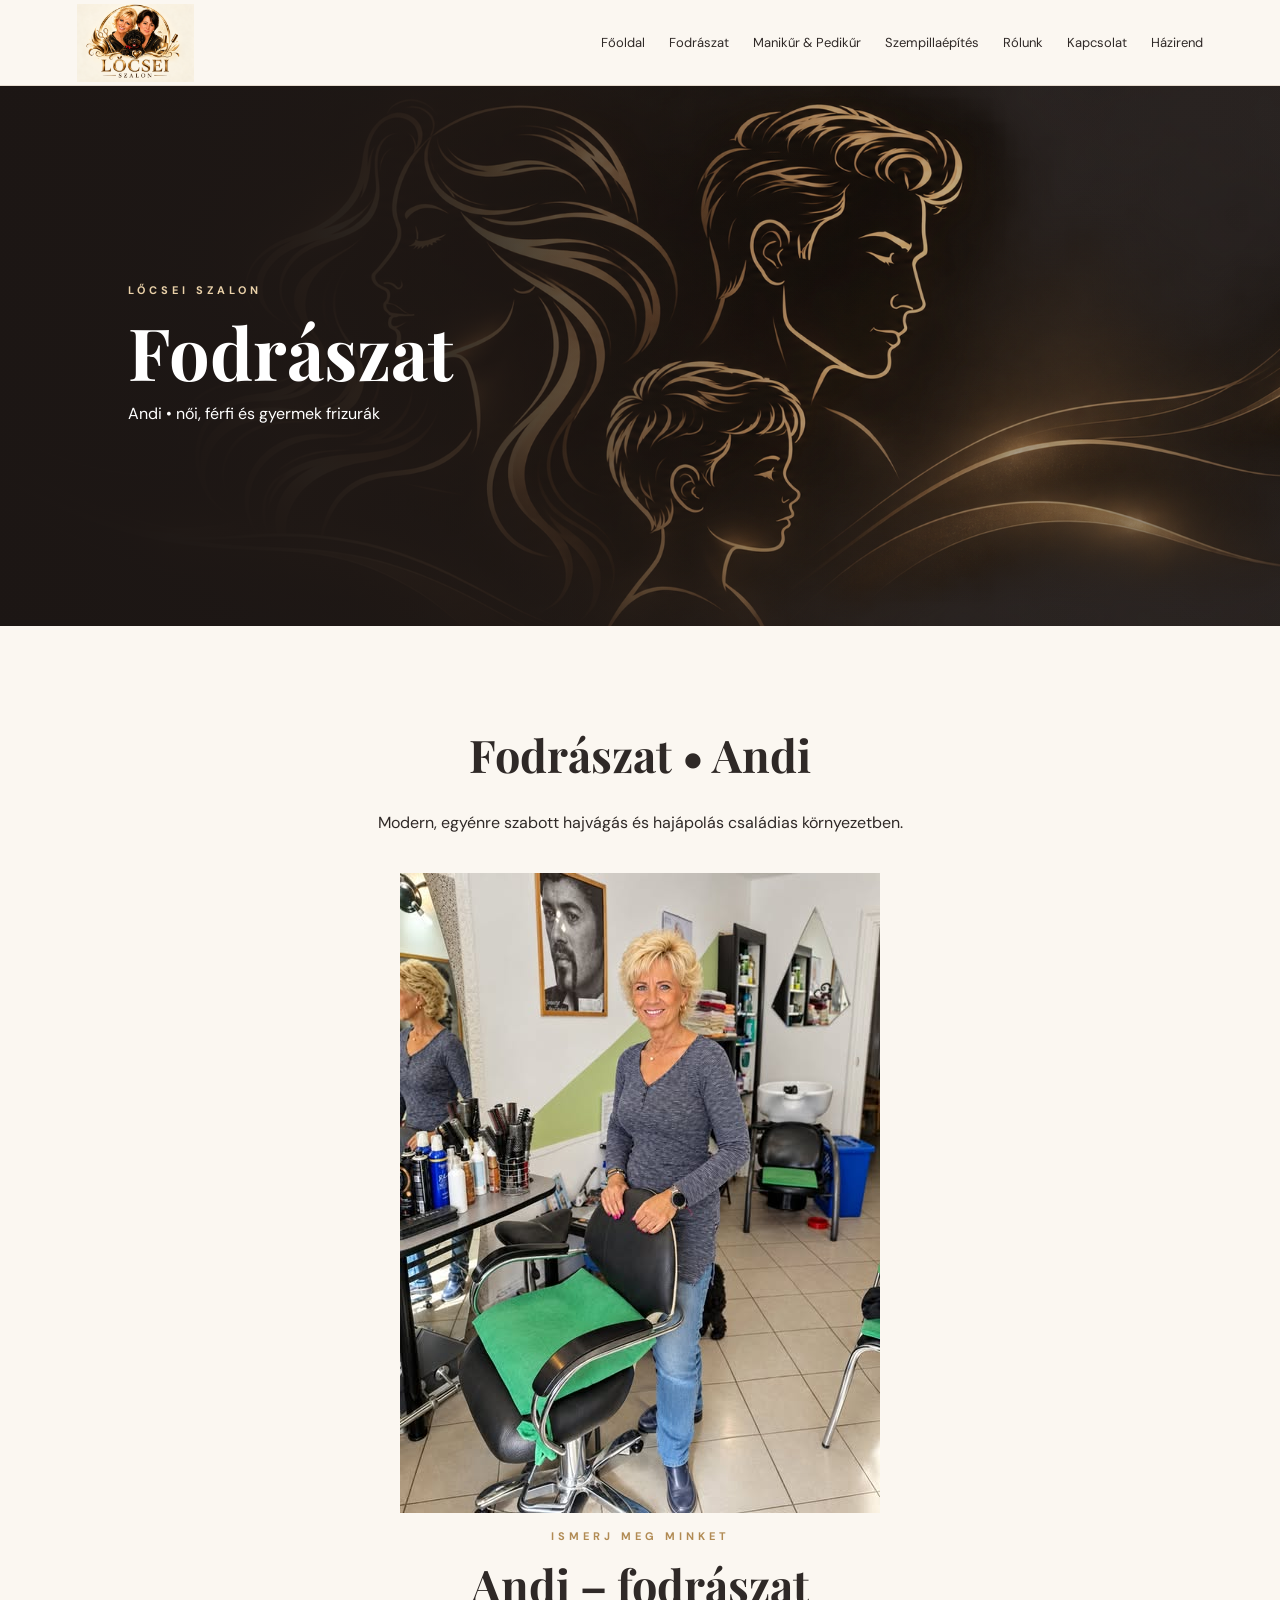
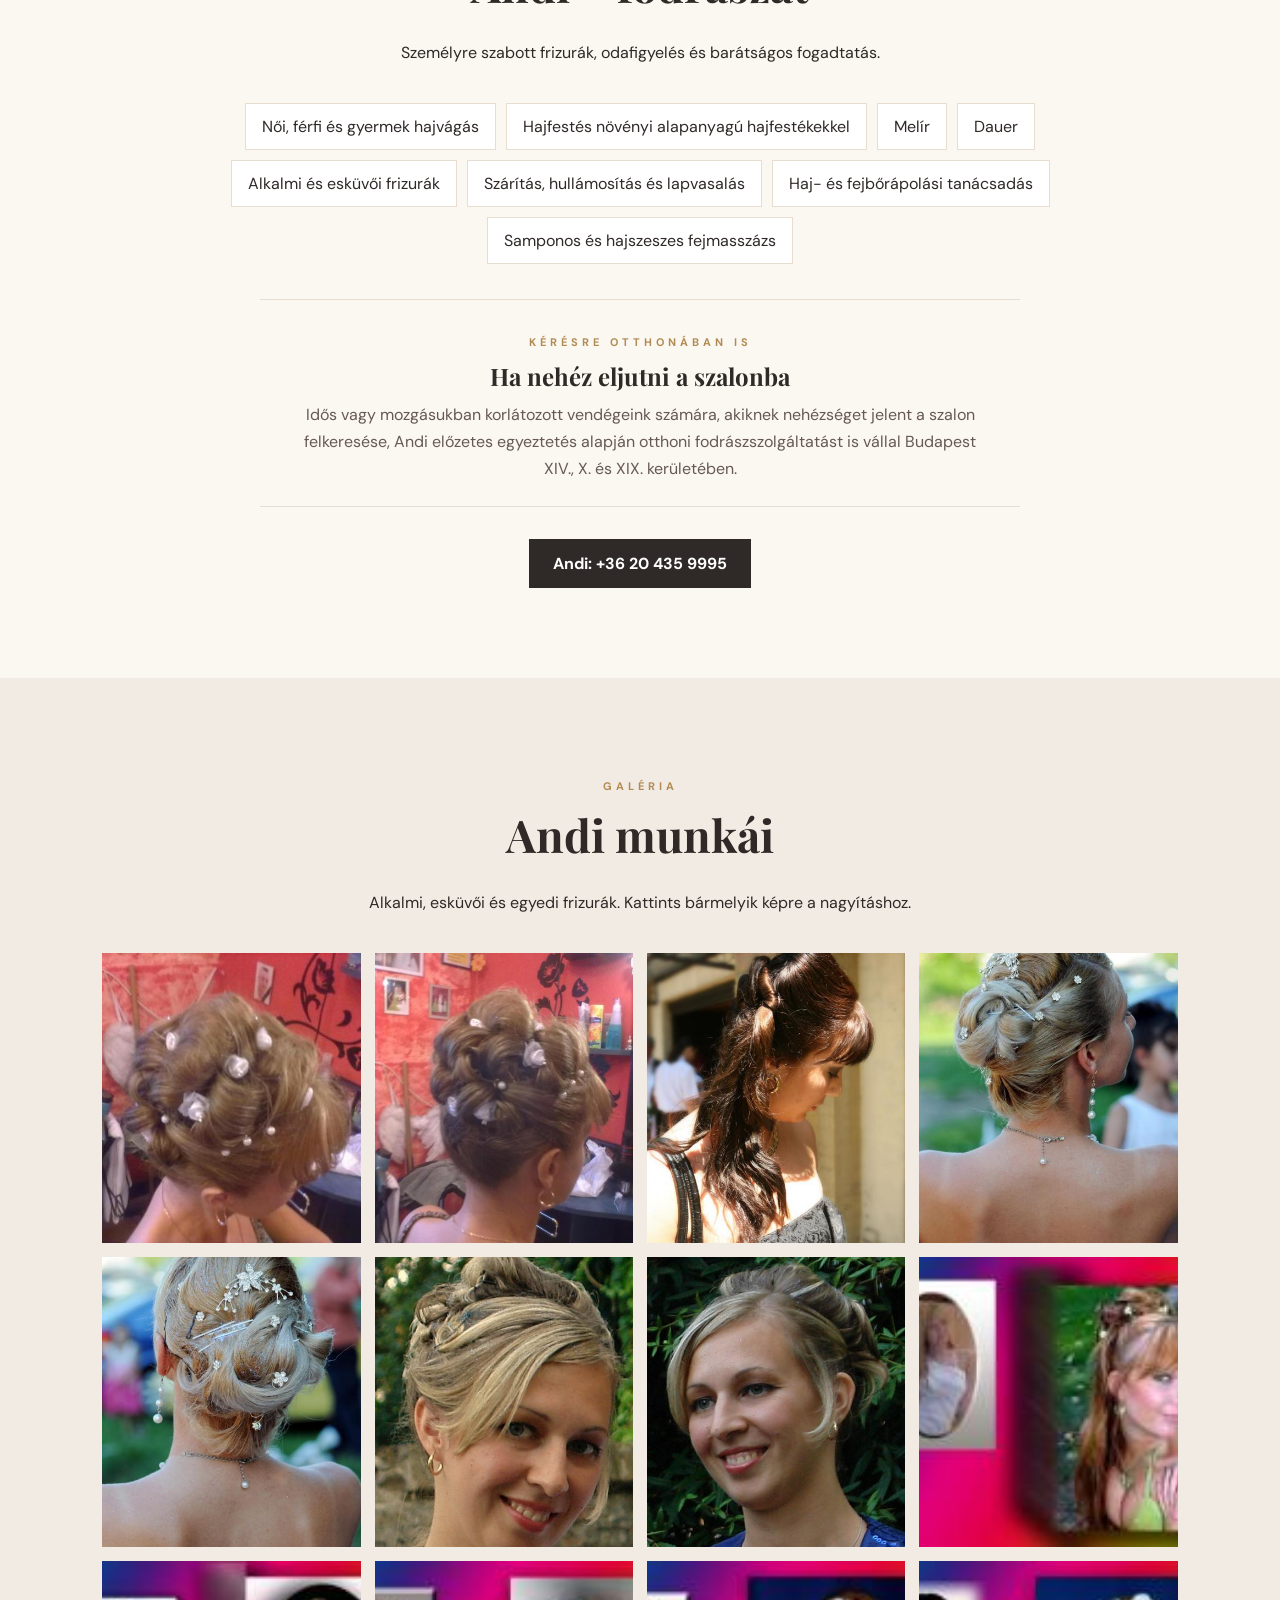
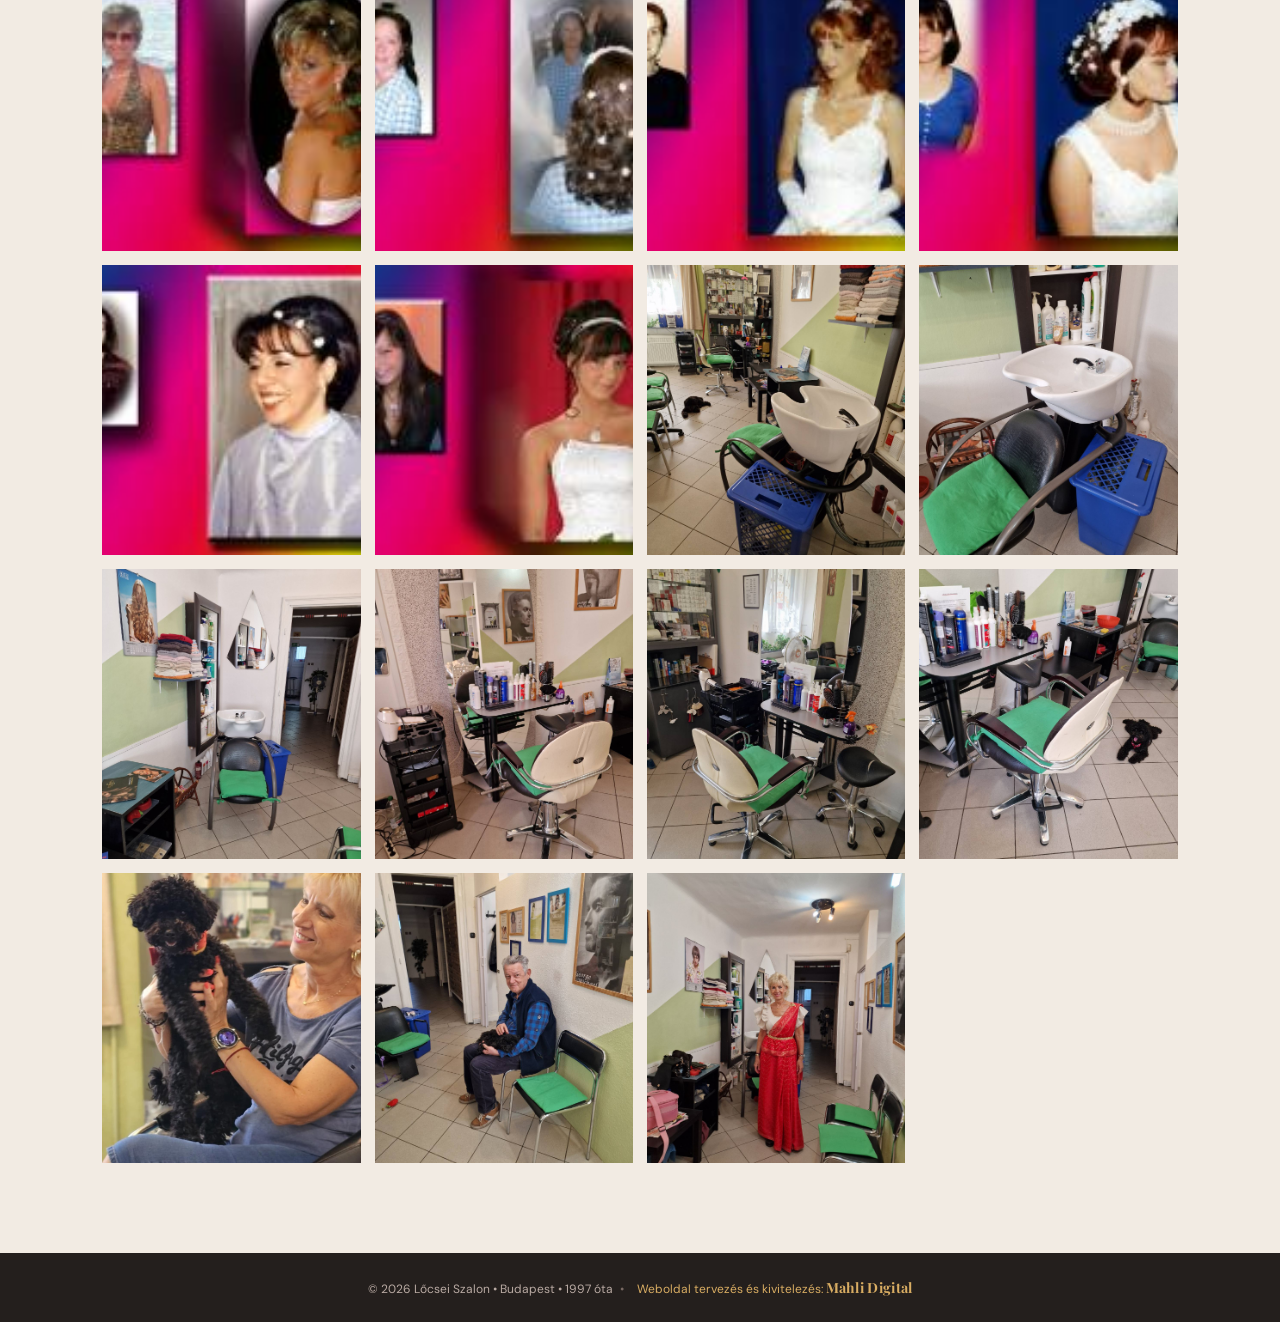
==== commit 62d8d275: "Add authentic salon team photographs to fodraszat.html" ====
--- a/fodraszat.html
+++ b/fodraszat.html
@@ -1 +1 @@
-<!doctype html><html lang="hu"><head><meta charset="utf-8"><meta name="viewport" content="width=device-width,initial-scale=1"><meta name="description" content="Fodrászat a Lőcsei Szalonban – Andi."><title>Fodrászat | Lőcsei Szalon</title><link rel="stylesheet" href="style.css?v=202610051852"></head><body><header><a class="brand brand-logo" href="index.html" aria-label="Lőcsei Szalon – Főoldal"><img src="Lőcsei Szalon arany glamour embléma.png" alt="Lőcsei Szalon"></a><nav><a href="index.html">Főoldal</a><a href="fodraszat.html">Fodrászat</a><a href="manikur-pedikur.html">Manikűr & Pedikűr</a><a href="szempilla-epites.html">Szempillaépítés</a><a href="rolunk.html">Rólunk</a><a href="kapcsolat.html">Kapcsolat</a><a href="hazirend.html">Házirend</a></nav></header><main><section class="page-hero hair-page"><div><p class="eyebrow">Lőcsei Szalon</p><h1>Fodrászat</h1><p>Andi • női, férfi és gyermek frizurák</p></div></section><section class="section"><h2>Fodrászat • Andi</h2><p class="lead">Modern, egyénre szabott hajvágás és hajápolás családias környezetben.</p><div class="services"><span>Női, férfi és gyermek hajvágás</span><span>Hajfestés növényi alapanyagú hajfestékekkel</span><span>Melír</span><span>Dauer</span><span>Alkalmi és esküvői frizurák</span><span>Szárítás, hullámosítás és lapvasalás</span><span>Haj- és fejbőrápolási tanácsadás</span><span>Samponos és hajszeszes fejmasszázs</span></div><div class="home-hair-service"><p class="eyebrow">Kérésre otthonában is</p><h3>Ha nehéz eljutni a szalonba</h3><p>Idős vagy mozgásukban korlátozott vendégeink számára, akiknek nehézséget jelent a szalon felkeresése, Andi előzetes egyeztetés alapján otthoni fodrászszolgáltatást is vállal Budapest XIV., X. és XIX. kerületében.</p></div><a class="btn dark" href="tel:+36204359995">Andi: +36 20 435 9995</a></section><section class="section alt"><p class="eyebrow">Galéria</p><h2>Andi munkái</h2><p class="lead">Alkalmi, esküvői és egyedi frizurák. Kattints bármelyik képre a nagyításhoz.</p><div class="photo-gallery"><a class="gallery-item" href="20110910116.jpg" data-lightbox><img src="20110910116.jpg" alt="Andi fodrász munkája 1" loading="lazy"></a><a class="gallery-item" href="20110910113.jpg" data-lightbox><img src="20110910113.jpg" alt="Andi fodrász munkája 2" loading="lazy"></a><a class="gallery-item" href="haj03.jpg" data-lightbox><img src="haj03.jpg" alt="Andi fodrász munkája 3" loading="lazy"></a><a class="gallery-item" href="haj12.jpg" data-lightbox><img src="haj12.jpg" alt="Andi fodrász munkája 4" loading="lazy"></a><a class="gallery-item" href="haj11.jpg" data-lightbox><img src="haj11.jpg" alt="Andi fodrász munkája 5" loading="lazy"></a><a class="gallery-item" href="fej5.jpg" data-lightbox><img src="fej5.jpg" alt="Andi fodrász munkája 6" loading="lazy"></a><a class="gallery-item" href="fej4.jpg" data-lightbox><img src="fej4.jpg" alt="Andi fodrász munkája 7" loading="lazy"></a><a class="gallery-item" href="v1.jpg" data-lightbox><img src="v1.jpg" alt="Andi fodrász munkája 9" loading="lazy"></a><a class="gallery-item" href="v3.jpg" data-lightbox><img src="v3.jpg" alt="Andi fodrász munkája 10" loading="lazy"></a><a class="gallery-item" href="v4.jpg" data-lightbox><img src="v4.jpg" alt="Andi fodrász munkája 11" loading="lazy"></a><a class="gallery-item" href="v7.jpg" data-lightbox><img src="v7.jpg" alt="Andi fodrász munkája 12" loading="lazy"></a><a class="gallery-item" href="v6.jpg" data-lightbox><img src="v6.jpg" alt="Andi fodrász munkája 14" loading="lazy"></a><a class="gallery-item" href="v8.jpg" data-lightbox><img src="v8.jpg" alt="Andi fodrász munkája 15" loading="lazy"></a><a class="gallery-item" href="v2.jpg" data-lightbox><img src="v2.jpg" alt="Andi fodrász munkája 16" loading="lazy"></a><a class="gallery-item" href="viber_kép_2026-10-01_20-34-06-391.jpg" data-lightbox><img src="viber_kép_2026-10-01_20-34-06-391.jpg" alt="Andi fodrász munkája 18" loading="lazy"></a><a class="gallery-item" href="viber_kép_2026-10-01_20-34-06-441.jpg" data-lightbox><img src="viber_kép_2026-10-01_20-34-06-441.jpg" alt="Andi fodrász munkája 19" loading="lazy"></a><a class="gallery-item" href="viber_kép_2026-10-01_20-34-06-474.jpg" data-lightbox><img src="viber_kép_2026-10-01_20-34-06-474.jpg" alt="Andi fodrász munkája 20" loading="lazy"></a><a class="gallery-item" href="viber_kép_2026-10-01_20-34-06-504.jpg" data-lightbox><img src="viber_kép_2026-10-01_20-34-06-504.jpg" alt="Andi fodrász munkája 21" loading="lazy"></a><a class="gallery-item" href="viber_kép_2026-10-01_20-34-06-526.jpg" data-lightbox><img src="viber_kép_2026-10-01_20-34-06-526.jpg" alt="Andi fodrász munkája 22" loading="lazy"></a><a class="gallery-item" href="viber_kép_2026-10-01_20-34-06-549.jpg" data-lightbox><img src="viber_kép_2026-10-01_20-34-06-549.jpg" alt="Andi fodrász munkája 23" loading="lazy"></a><a class="gallery-item" href="viber_kép_2026-10-01_20-34-06-572.jpg" data-lightbox><img src="viber_kép_2026-10-01_20-34-06-572.jpg" alt="Andi fodrász munkája 24" loading="lazy"></a><a class="gallery-item" href="viber_kép_2026-10-01_20-34-06-633.jpg" data-lightbox><img src="viber_kép_2026-10-01_20-34-06-633.jpg" alt="Andi fodrász munkája" loading="lazy"></a><a class="gallery-item" href="viber_kép_2026-10-01_20-34-06-758.jpg" data-lightbox><img src="viber_kép_2026-10-01_20-34-06-758.jpg" alt="Andi munkái – piros ruhás hölgy" loading="lazy"></a></div></section></main><footer>© 2026 Lőcsei Szalon • Budapest • 1997 óta <span class="footer-sep">•</span> <a class="mahli-credit" href="https://mahlidigital.com" target="_blank" rel="noopener">Weboldal tervezés és kivitelezés: <strong>Mahli Digital</strong></a></footer><script src="script.js"></script></body></html>+<!doctype html><html lang="hu"><head><meta charset="utf-8"><meta name="viewport" content="width=device-width,initial-scale=1"><meta name="description" content="Fodrászat a Lőcsei Szalonban – Andi."><title>Fodrászat | Lőcsei Szalon</title><link rel="stylesheet" href="style.css?v=202610051852"><link rel="icon" type="image/png" sizes="any" href="/L%C5%91csei%20Szalon%20arany%20glamour%20embl%C3%A9ma.png?v=20261011"><link rel="shortcut icon" type="image/png" href="/L%C5%91csei%20Szalon%20arany%20glamour%20embl%C3%A9ma.png?v=20261011"><link rel="apple-touch-icon" href="/L%C5%91csei%20Szalon%20arany%20glamour%20embl%C3%A9ma.png?v=20261011"></head><body><header><a class="brand brand-logo" href="index.html" aria-label="Lőcsei Szalon – Főoldal"><img src="Lőcsei Szalon arany glamour embléma.png" alt="Lőcsei Szalon"></a><nav><a href="index.html">Főoldal</a><a href="fodraszat.html">Fodrászat</a><a href="manikur-pedikur.html">Manikűr & Pedikűr</a><a href="szempilla-epites.html">Szempillaépítés</a><a href="rolunk.html">Rólunk</a><a href="kapcsolat.html">Kapcsolat</a><a href="hazirend.html">Házirend</a></nav></header><main><section class="page-hero hair-page"><div><p class="eyebrow">Lőcsei Szalon</p><h1>Fodrászat</h1><p>Andi • női, férfi és gyermek frizurák</p></div></section><section class="section"><h2>Fodrászat • Andi</h2><p class="lead">Modern, egyénre szabott hajvágás és hajápolás családias környezetben.</p><div class="team-feature"><img src="849559193_28715689251458772_7011155114330997903_n.jpg" alt="Andi – fodrászat a Lőcsei Szalonban" loading="lazy"><div><p class="eyebrow">Ismerj meg minket</p><h2>Andi – fodrászat</h2><p class="lead">Személyre szabott frizurák, odafigyelés és barátságos fogadtatás.</p></div></div><div class="services"><span>Női, férfi és gyermek hajvágás</span><span>Hajfestés növényi alapanyagú hajfestékekkel</span><span>Melír</span><span>Dauer</span><span>Alkalmi és esküvői frizurák</span><span>Szárítás, hullámosítás és lapvasalás</span><span>Haj- és fejbőrápolási tanácsadás</span><span>Samponos és hajszeszes fejmasszázs</span></div><div class="home-hair-service"><p class="eyebrow">Kérésre otthonában is</p><h3>Ha nehéz eljutni a szalonba</h3><p>Idős vagy mozgásukban korlátozott vendégeink számára, akiknek nehézséget jelent a szalon felkeresése, Andi előzetes egyeztetés alapján otthoni fodrászszolgáltatást is vállal Budapest XIV., X. és XIX. kerületében.</p></div><a class="btn dark" href="tel:+36204359995">Andi: +36 20 435 9995</a></section><section class="section alt"><p class="eyebrow">Galéria</p><h2>Andi munkái</h2><p class="lead">Alkalmi, esküvői és egyedi frizurák. Kattints bármelyik képre a nagyításhoz.</p><div class="photo-gallery"><a class="gallery-item" href="20110910116.jpg" data-lightbox><img src="20110910116.jpg" alt="Andi fodrász munkája 1" loading="lazy"></a><a class="gallery-item" href="20110910113.jpg" data-lightbox><img src="20110910113.jpg" alt="Andi fodrász munkája 2" loading="lazy"></a><a class="gallery-item" href="haj03.jpg" data-lightbox><img src="haj03.jpg" alt="Andi fodrász munkája 3" loading="lazy"></a><a class="gallery-item" href="haj12.jpg" data-lightbox><img src="haj12.jpg" alt="Andi fodrász munkája 4" loading="lazy"></a><a class="gallery-item" href="haj11.jpg" data-lightbox><img src="haj11.jpg" alt="Andi fodrász munkája 5" loading="lazy"></a><a class="gallery-item" href="fej5.jpg" data-lightbox><img src="fej5.jpg" alt="Andi fodrász munkája 6" loading="lazy"></a><a class="gallery-item" href="fej4.jpg" data-lightbox><img src="fej4.jpg" alt="Andi fodrász munkája 7" loading="lazy"></a><a class="gallery-item" href="v1.jpg" data-lightbox><img src="v1.jpg" alt="Andi fodrász munkája 9" loading="lazy"></a><a class="gallery-item" href="v3.jpg" data-lightbox><img src="v3.jpg" alt="Andi fodrász munkája 10" loading="lazy"></a><a class="gallery-item" href="v4.jpg" data-lightbox><img src="v4.jpg" alt="Andi fodrász munkája 11" loading="lazy"></a><a class="gallery-item" href="v7.jpg" data-lightbox><img src="v7.jpg" alt="Andi fodrász munkája 12" loading="lazy"></a><a class="gallery-item" href="v6.jpg" data-lightbox><img src="v6.jpg" alt="Andi fodrász munkája 14" loading="lazy"></a><a class="gallery-item" href="v8.jpg" data-lightbox><img src="v8.jpg" alt="Andi fodrász munkája 15" loading="lazy"></a><a class="gallery-item" href="v2.jpg" data-lightbox><img src="v2.jpg" alt="Andi fodrász munkája 16" loading="lazy"></a><a class="gallery-item" href="viber_kép_2026-10-01_20-34-06-391.jpg" data-lightbox><img src="viber_kép_2026-10-01_20-34-06-391.jpg" alt="Andi fodrász munkája 18" loading="lazy"></a><a class="gallery-item" href="viber_kép_2026-10-01_20-34-06-441.jpg" data-lightbox><img src="viber_kép_2026-10-01_20-34-06-441.jpg" alt="Andi fodrász munkája 19" loading="lazy"></a><a class="gallery-item" href="viber_kép_2026-10-01_20-34-06-474.jpg" data-lightbox><img src="viber_kép_2026-10-01_20-34-06-474.jpg" alt="Andi fodrász munkája 20" loading="lazy"></a><a class="gallery-item" href="viber_kép_2026-10-01_20-34-06-504.jpg" data-lightbox><img src="viber_kép_2026-10-01_20-34-06-504.jpg" alt="Andi fodrász munkája 21" loading="lazy"></a><a class="gallery-item" href="viber_kép_2026-10-01_20-34-06-526.jpg" data-lightbox><img src="viber_kép_2026-10-01_20-34-06-526.jpg" alt="Andi fodrász munkája 22" loading="lazy"></a><a class="gallery-item" href="viber_kép_2026-10-01_20-34-06-549.jpg" data-lightbox><img src="viber_kép_2026-10-01_20-34-06-549.jpg" alt="Andi fodrász munkája 23" loading="lazy"></a><a class="gallery-item" href="viber_kép_2026-10-01_20-34-06-572.jpg" data-lightbox><img src="viber_kép_2026-10-01_20-34-06-572.jpg" alt="Andi fodrász munkája 24" loading="lazy"></a><a class="gallery-item" href="viber_kép_2026-10-01_20-34-06-633.jpg" data-lightbox><img src="viber_kép_2026-10-01_20-34-06-633.jpg" alt="Andi fodrász munkája" loading="lazy"></a><a class="gallery-item" href="viber_kép_2026-10-01_20-34-06-758.jpg" data-lightbox><img src="viber_kép_2026-10-01_20-34-06-758.jpg" alt="Andi munkái – piros ruhás hölgy" loading="lazy"></a></div></section></main><footer>© 2026 Lőcsei Szalon • Budapest • 1997 óta <span class="footer-sep">•</span> <a class="mahli-credit" href="https://mahlidigital.com" target="_blank" rel="noopener">Weboldal tervezés és kivitelezés: <strong>Mahli Digital</strong></a></footer><script src="script.js"></script></body></html>
--- a/style.css
+++ b/style.css
@@ -241,3 +241,44 @@
 
 /* Andi new homepage cover (uploaded photo) */
 #szolgaltatasok .card.hair{background-image:url('andi-uj-borito.jpg');background-position:center center;background-size:cover}
+
+/* UV eyelash extensions */
+.lash-intro,.lash-tech{display:grid;grid-template-columns:1fr 1fr;align-items:center;gap:44px;max-width:1120px;margin:auto}.lash-intro img,.lash-tech img{width:100%;max-height:510px;object-fit:cover;border-radius:8px}.lash-intro p,.lash-tech p{line-height:1.85}.lash-note{font-size:.88rem;opacity:.8}.lash-work{text-align:center}.lash-gallery{display:grid;grid-template-columns:repeat(2,minmax(0,1fr));gap:20px;max-width:950px;margin:30px auto}.lash-gallery img{width:100%;height:390px;object-fit:cover;border-radius:8px;cursor:pointer}.lash-contact{text-align:center}.lash-contact .btn{display:inline-block;margin-top:20px}@media(max-width:700px){.lash-intro,.lash-tech{grid-template-columns:1fr;gap:22px}.lash-gallery{gap:10px}.lash-gallery img{height:230px}}
+
+/* Giorgio Armani homepage quotation */
+.armani-quote{padding:76px 24px 72px;background:#f8f3ec;text-align:center;border-top:1px solid rgba(166,132,83,.17);border-bottom:1px solid rgba(166,132,83,.17)}.armani-quote-inner{max-width:920px;margin:0 auto}.armani-quote-mark{display:block;font-family:Georgia,serif;font-size:82px;line-height:.75;color:#b68c50;opacity:.65}.armani-quote blockquote{font-family:"Playfair Display",Georgia,serif;font-size:clamp(21px,2.5vw,34px);font-style:italic;line-height:1.65;color:#342c29;margin:14px auto 22px;font-weight:400}.armani-quote-author{color:#a67b46;letter-spacing:.17em;text-transform:uppercase;font-size:12px;font-weight:600}@media(max-width:600px){.armani-quote{padding:52px 20px}.armani-quote-mark{font-size:65px}.armani-quote blockquote{line-height:1.55}}
+
+/* Three matching homepage service cards */
+#szolgaltatasok .cards{grid-template-columns:repeat(3,minmax(0,1fr));max-width:1200px;margin-left:auto;margin-right:auto}#szolgaltatasok .card.lashes{background-image:url('uv-szempilla-szalon.jpg');background-position:center;background-size:cover}#szolgaltatasok .card.lashes::before{content:'';position:absolute;inset:0;background:linear-gradient(180deg,transparent 30%,rgba(0,0,0,.72) 100%);pointer-events:none}#szolgaltatasok .card.lashes>div{position:relative;z-index:1}@media(max-width:850px){#szolgaltatasok .cards{grid-template-columns:repeat(2,minmax(0,1fr))}}@media(max-width:560px){#szolgaltatasok .cards{grid-template-columns:1fr}}
+
+/* Fix service card labels: shared bottom alignment and avoid overlay duplication */
+#szolgaltatasok .card{display:block;position:relative;isolation:isolate;color:#fff}
+#szolgaltatasok .card::after{z-index:0;pointer-events:none}
+#szolgaltatasok .card.lashes::before{display:none}
+#szolgaltatasok .card>div{position:absolute!important;top:auto!important;bottom:24px!important;left:24px!important;right:24px!important;z-index:3!important;transform:none!important;text-align:left!important;margin:0!important}
+#szolgaltatasok .card h3,#szolgaltatasok .card p,#szolgaltatasok .card b{position:static!important;transform:none!important;color:white!important;opacity:1!important;display:block!important;text-shadow:0 1px 3px rgba(0,0,0,.35)}
+#szolgaltatasok .card h3{font-size:clamp(22px,2vw,28px);margin:0 0 8px!important}
+#szolgaltatasok .card p{font-size:13px;line-height:1.5;margin:0 0 12px!important}
+#szolgaltatasok .card b{font-size:14px}
+#szolgaltatasok .card.hair{background-position:center center}
+@media(max-width:560px){#szolgaltatasok .card>div{bottom:20px!important;left:20px!important;right:20px!important}}
+
+/* Refined three-card layout based on approved reference */
+#szolgaltatasok .cards{grid-template-columns:repeat(3,minmax(0,1fr));gap:24px;max-width:1320px}
+#szolgaltatasok .card{height:450px;min-height:450px;overflow:hidden}
+#szolgaltatasok .card.hair{background-image:url('viber_kép_2026-10-01_20-34-06-346.jpg');background-position:center 38%}
+#szolgaltatasok .card.nails{background-position:center 38%}
+#szolgaltatasok .card.lashes{background-position:center 48%}
+#szolgaltatasok .card::after{background:linear-gradient(to bottom,rgba(18,13,12,0) 37%,rgba(18,13,12,.28) 58%,rgba(18,13,12,.94) 100%);z-index:1}
+#szolgaltatasok .card>div{bottom:28px!important;left:28px!important;right:24px!important;z-index:2!important}
+#szolgaltatasok .card h3{font-size:clamp(24px,2.25vw,34px);font-family:"Playfair Display",Georgia,serif;line-height:1.2;margin:0 0 12px!important}
+#szolgaltatasok .card p{font-size:14px;line-height:1.5;margin:0 0 15px!important}
+#szolgaltatasok .card b{color:#d9b36c!important;font-size:16px}
+@media(max-width:900px){#szolgaltatasok .cards{grid-template-columns:repeat(2,minmax(0,1fr));gap:18px}}
+@media(max-width:600px){#szolgaltatasok .cards{grid-template-columns:1fr;gap:20px}#szolgaltatasok .card{height:430px;min-height:430px}}
+
+/* Andi cover: clean uploaded photo without embedded text */
+#szolgaltatasok .card.hair{background-image:url('andi-borito-uj.png')!important;background-position:center 38%;background-size:cover}
+
+/* Customer reviews on About page */
+.reviews-section{text-align:center;background:#faf5ee;padding:72px 24px}.reviews-section h2{margin-bottom:22px}.reviews-score{display:flex;align-items:center;justify-content:center;gap:22px;margin:20px auto 34px}.reviews-score>strong{font-family:Georgia,serif;font-size:64px;line-height:1;color:#342a27}.reviews-score>strong span{font-size:23px;color:#8b7c70}.reviews-score p{font-size:14px;margin:6px 0 0}.review-stars{color:#c79a50;letter-spacing:3px;font-size:22px}.reviews-grid{max-width:1160px;margin:0 auto 34px;display:grid;grid-template-columns:repeat(3,minmax(0,1fr));gap:18px}.review-card{padding:28px 22px;border:1px solid #e7d9c8;background:#fff;text-align:left;display:flex;flex-direction:column;gap:12px;min-height:220px}.review-card p{font-family:Georgia,serif;font-size:18px;line-height:1.55;flex:1;margin:0}.review-card strong{font-size:14px}.review-card small{font-size:12px;color:#81766c}.reviews-disclaimer{font-size:12px;color:#81766c;margin-top:22px}@media(max-width:750px){.reviews-grid{grid-template-columns:1fr}.reviews-section{padding:52px 18px}.reviews-score>strong{font-size:52px}}
